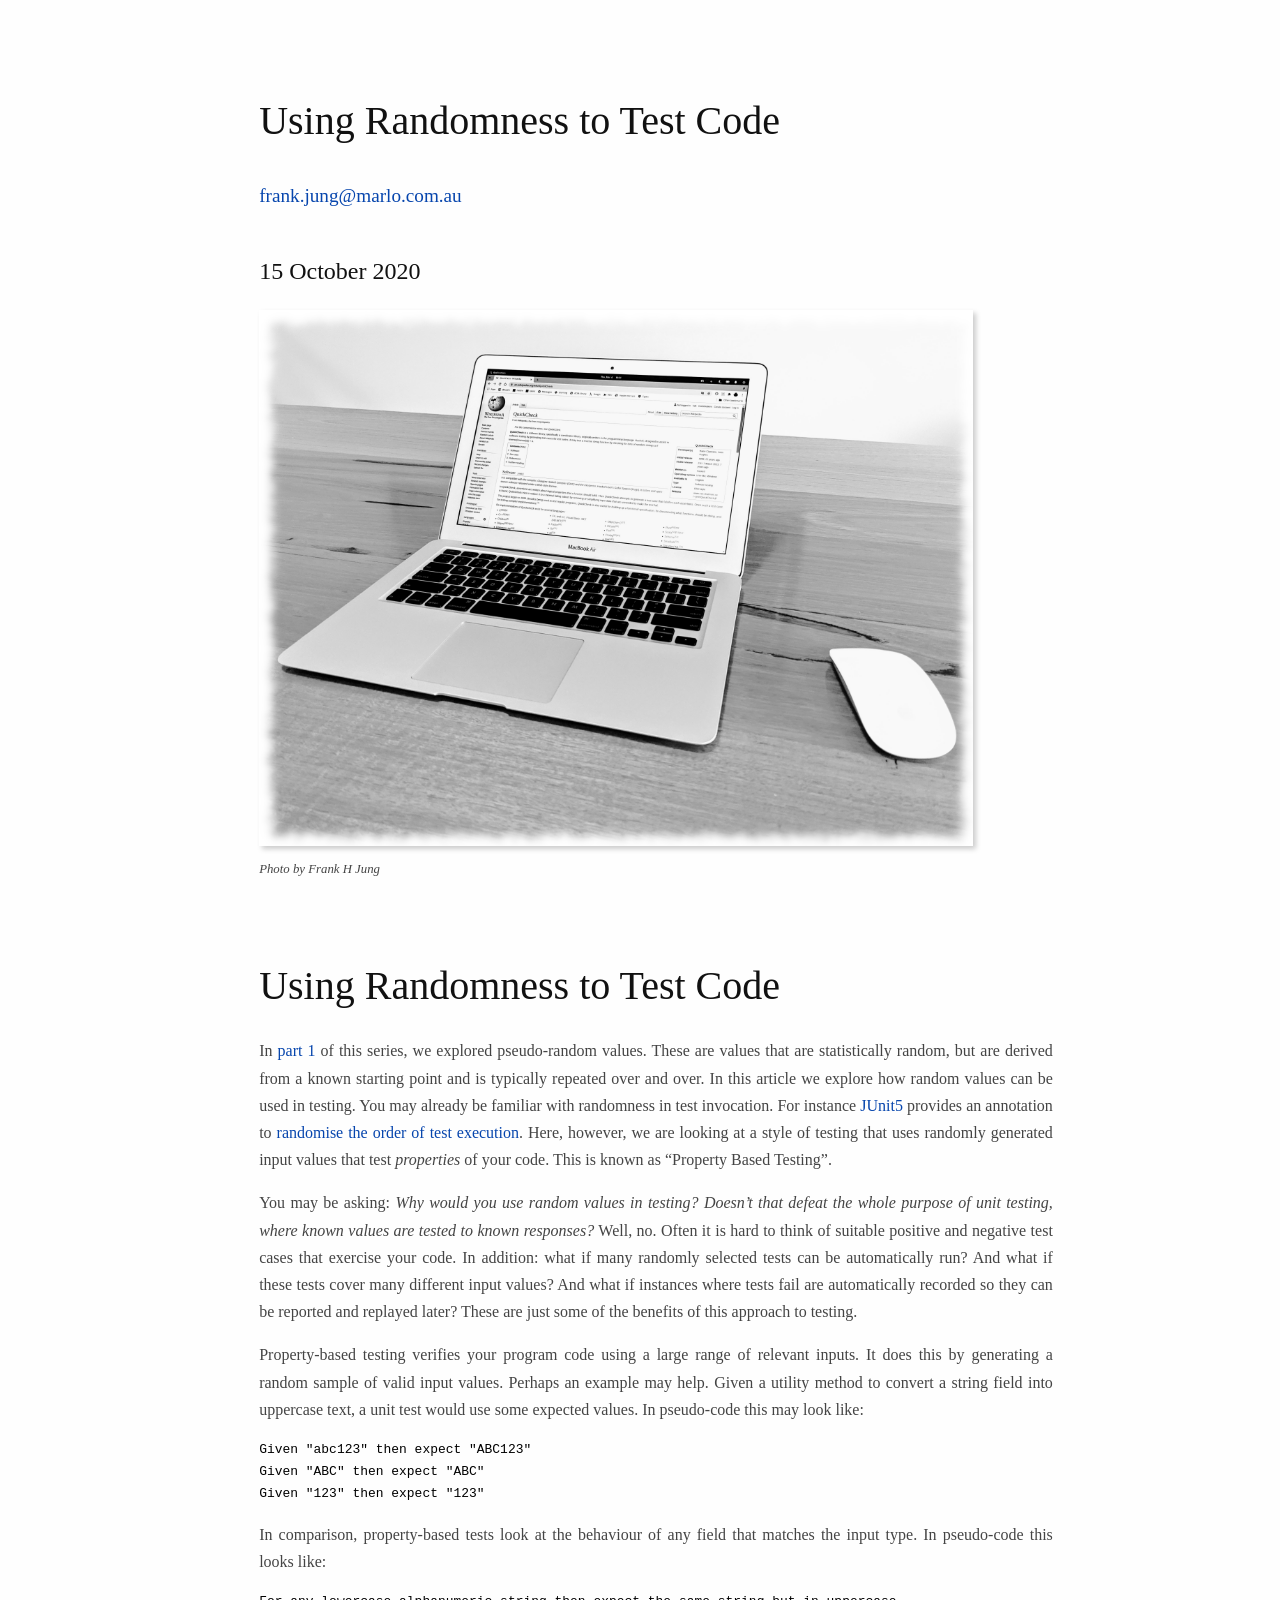
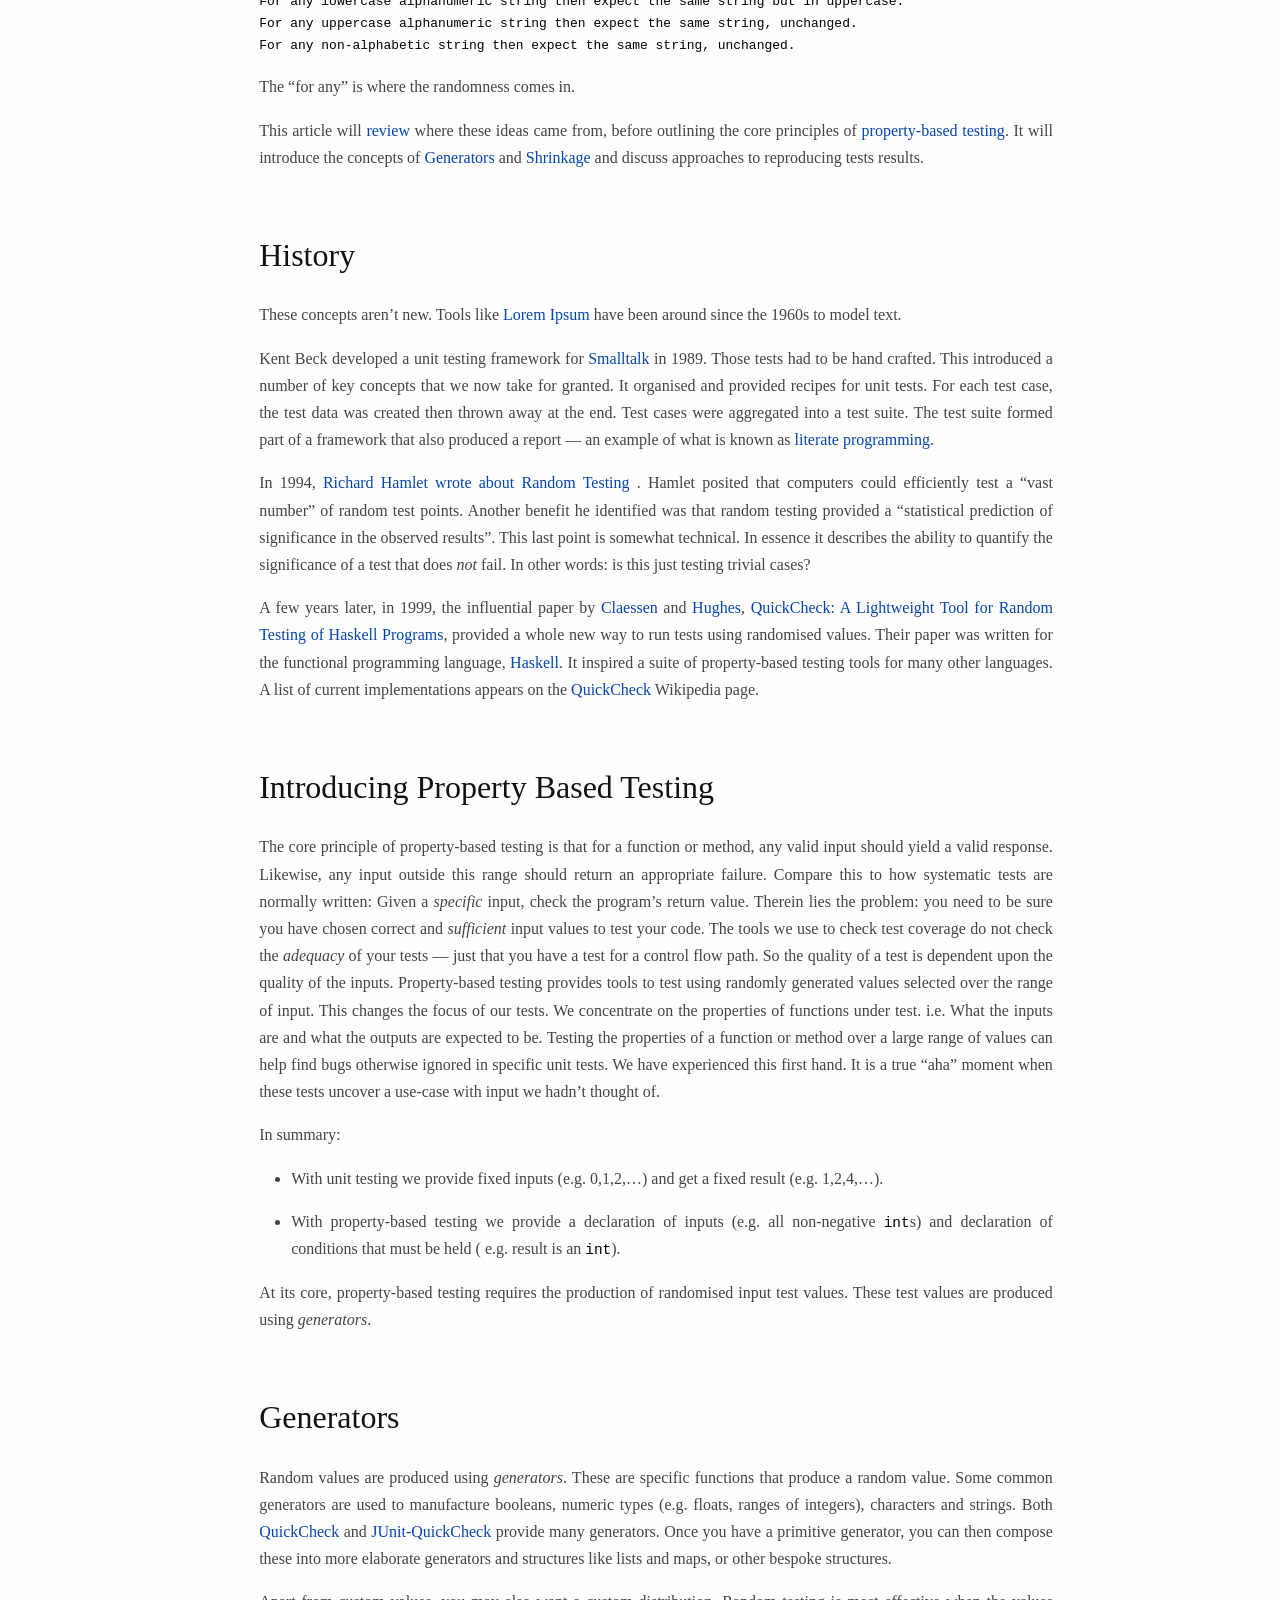
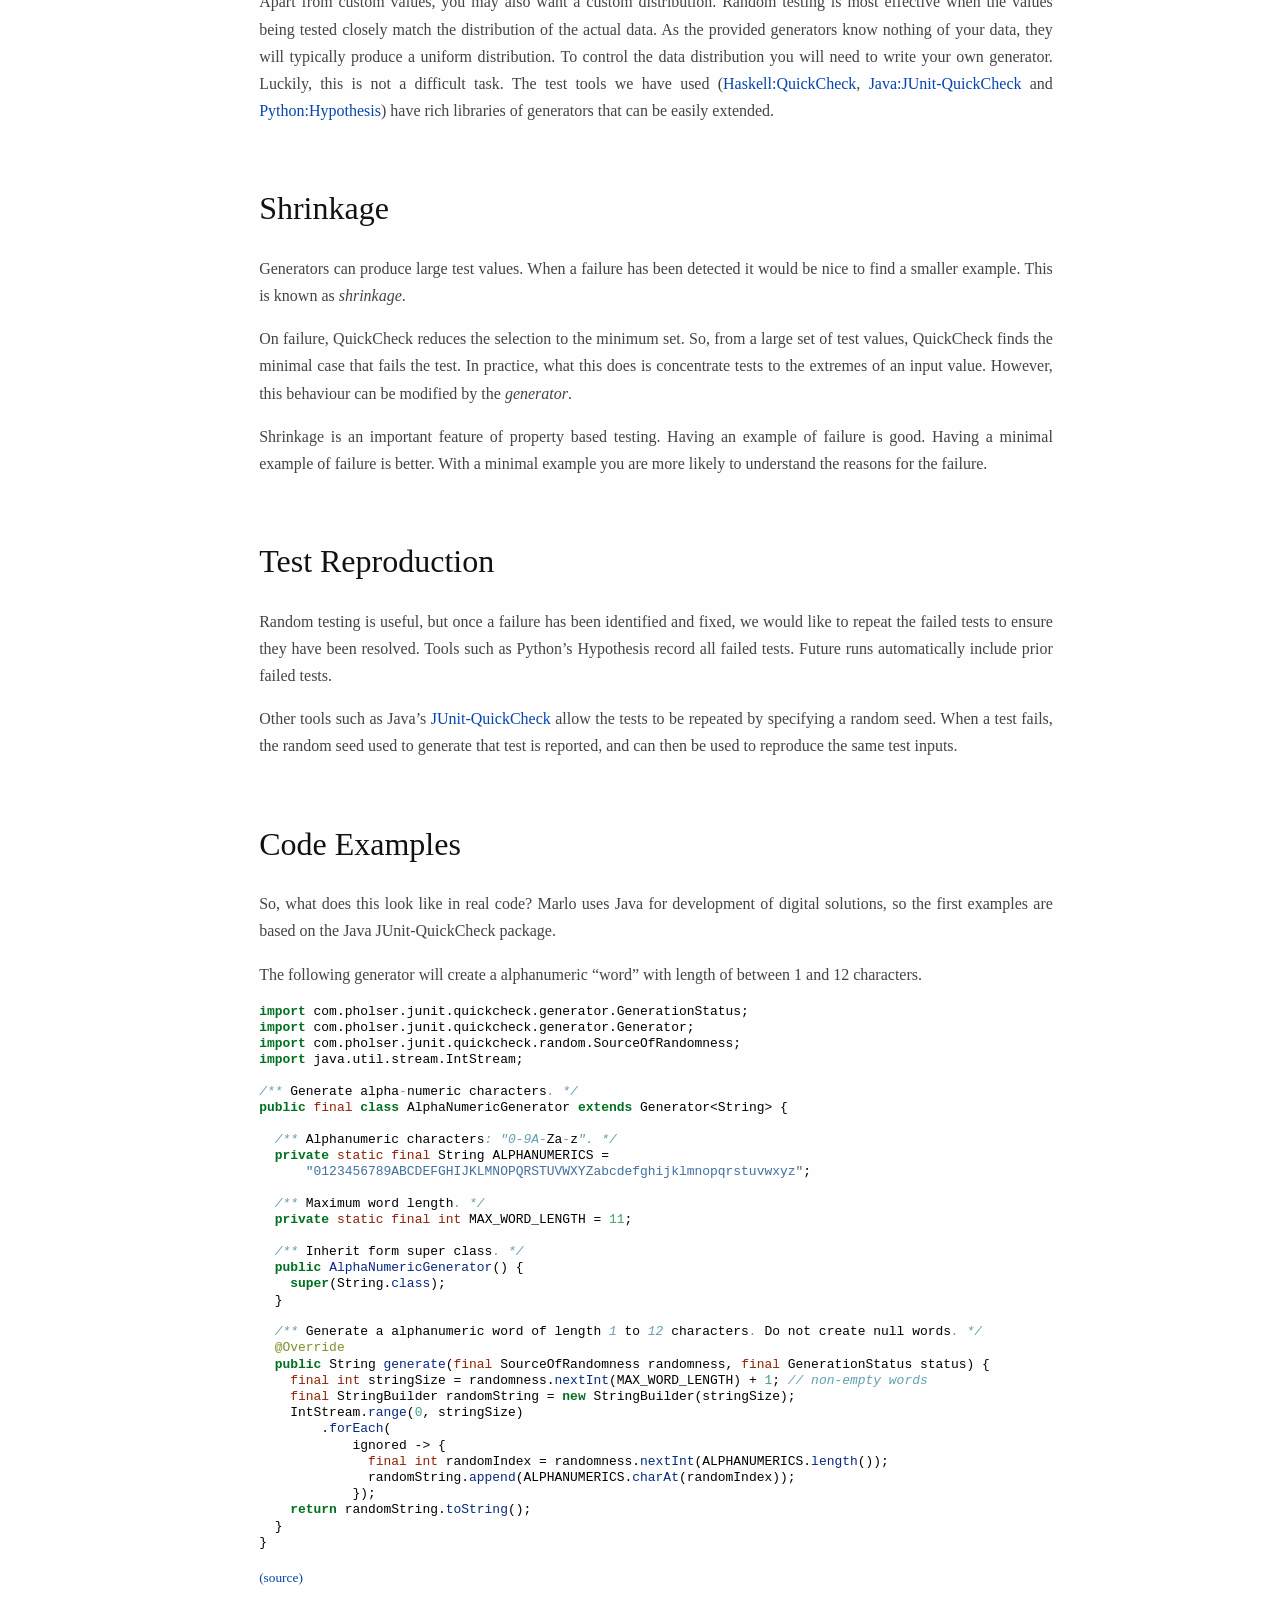
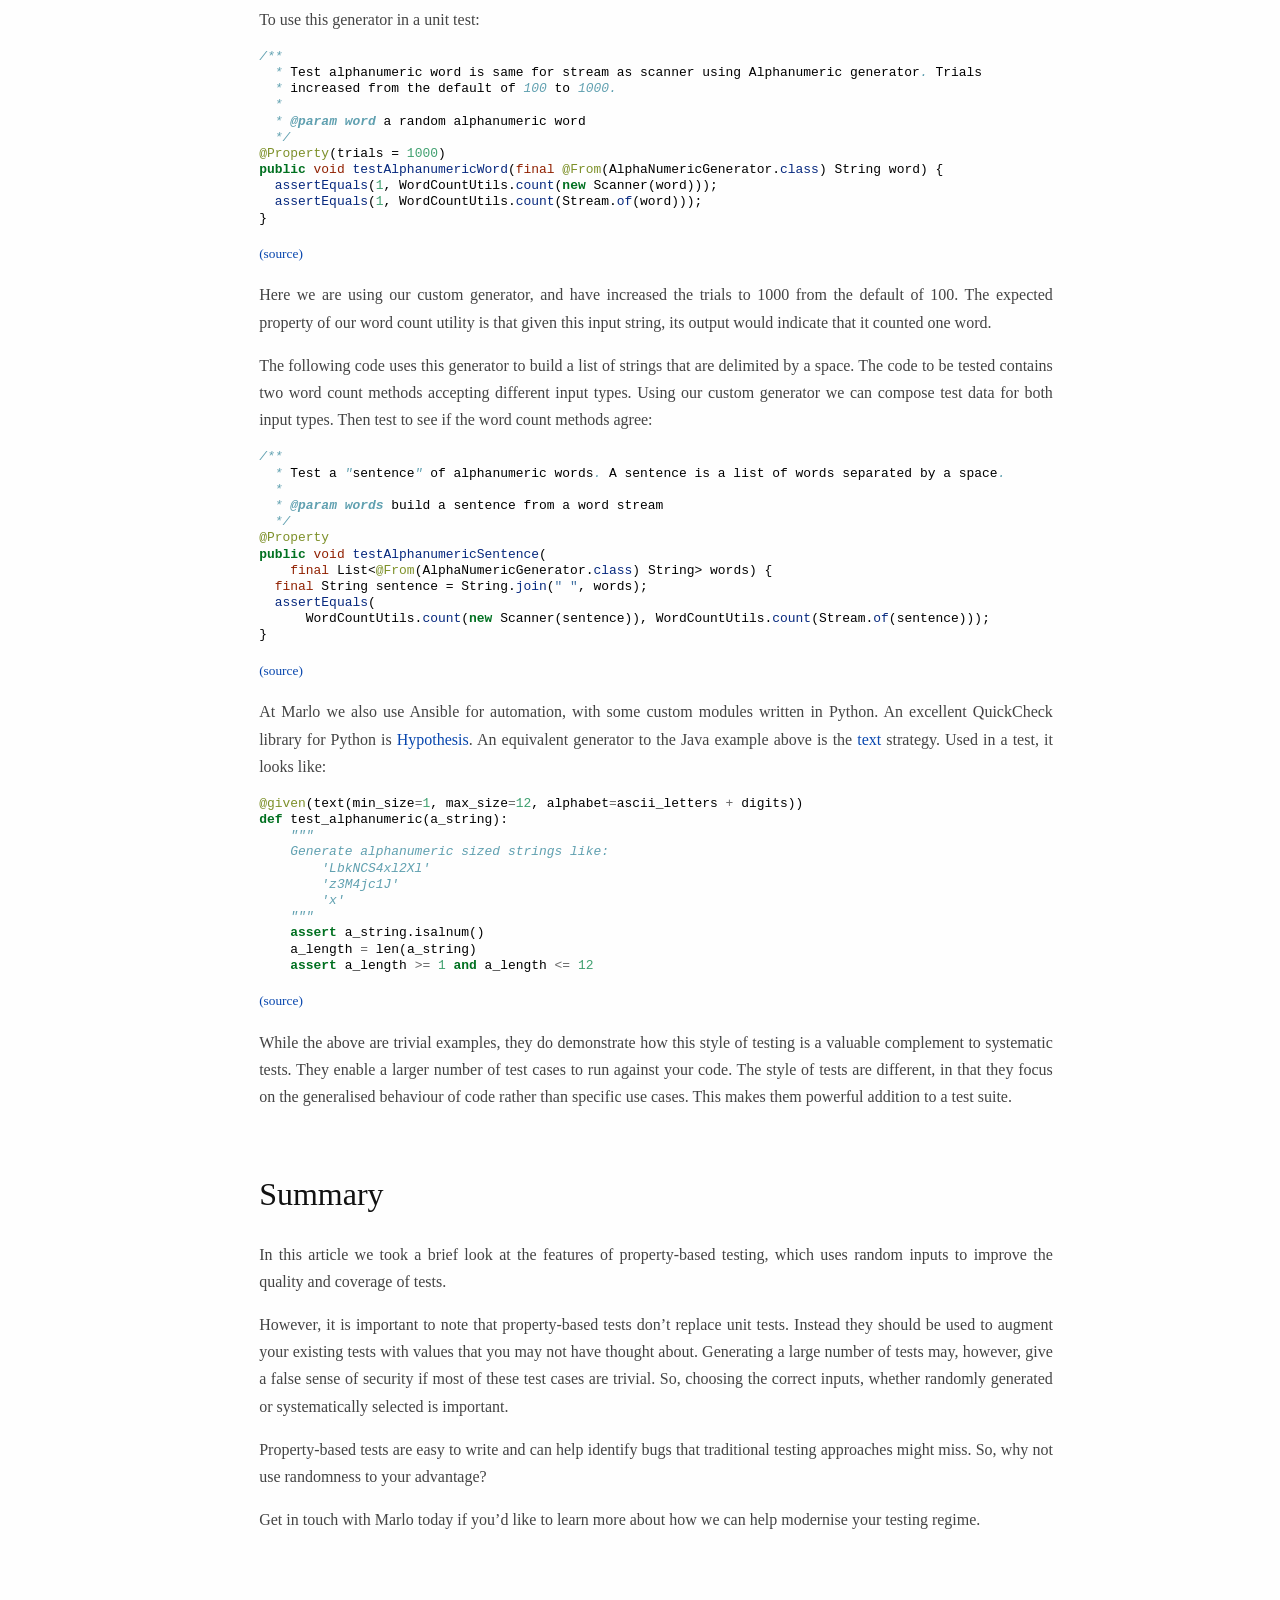
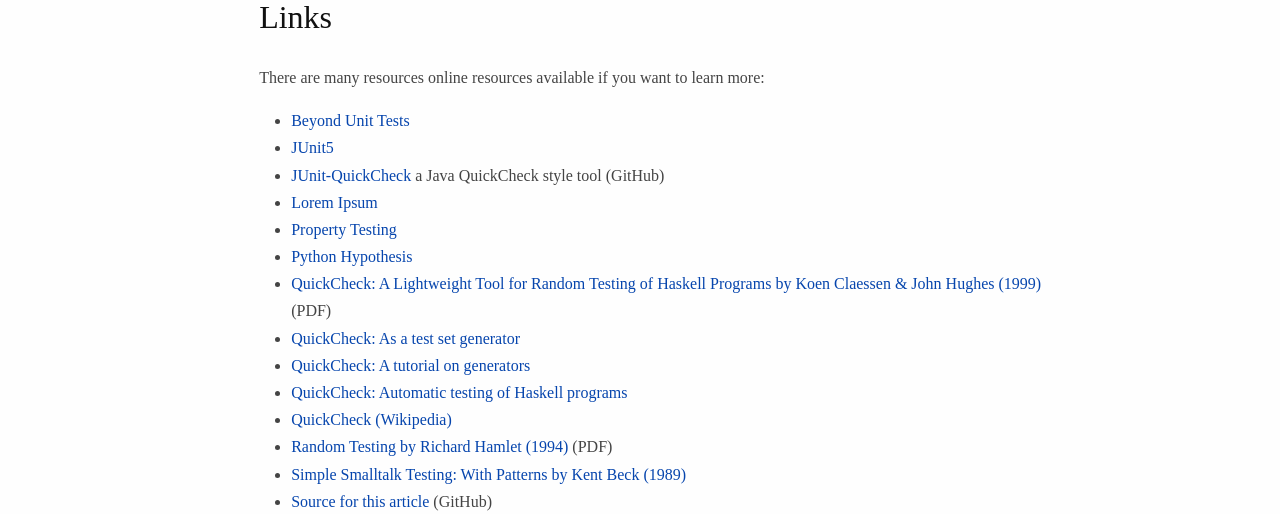
==== index.html @ d64231fa "Deploy to GitHub pages" ====
<!DOCTYPE html PUBLIC "-//W3C//DTD XHTML 1.0 Transitional//EN" "http://www.w3.org/TR/xhtml1/DTD/xhtml1-transitional.dtd">
<html xmlns="http://www.w3.org/1999/xhtml">
<head>
  <meta http-equiv="Content-Type" content="text/html; charset=utf-8" />
  <meta http-equiv="Content-Style-Type" content="text/css" />
  <meta name="generator" content="pandoc" />
  <meta name="author" content="frank.jung@marlo.com.au" />
  <meta name="date" content="2020-10-15" />
  <title>Using Randomness to Test Code</title>
  <style type="text/css">
      code{white-space: pre-wrap;}
      span.smallcaps{font-variant: small-caps;}
      span.underline{text-decoration: underline;}
      div.column{display: inline-block; vertical-align: top; width: 50%;}
  </style>
  <style type="text/css">
a.sourceLine { display: inline-block; line-height: 1.25; }
a.sourceLine { pointer-events: none; color: inherit; text-decoration: inherit; }
a.sourceLine:empty { height: 1.2em; }
.sourceCode { overflow: visible; }
code.sourceCode { white-space: pre; position: relative; }
div.sourceCode { margin: 1em 0; }
pre.sourceCode { margin: 0; }
@media screen {
div.sourceCode { overflow: auto; }
}
@media print {
code.sourceCode { white-space: pre-wrap; }
a.sourceLine { text-indent: -1em; padding-left: 1em; }
}
pre.numberSource a.sourceLine
  { position: relative; left: -4em; }
pre.numberSource a.sourceLine::before
  { content: attr(title);
    position: relative; left: -1em; text-align: right; vertical-align: baseline;
    border: none; pointer-events: all; display: inline-block;
    -webkit-touch-callout: none; -webkit-user-select: none;
    -khtml-user-select: none; -moz-user-select: none;
    -ms-user-select: none; user-select: none;
    padding: 0 4px; width: 4em;
    color: #aaaaaa;
  }
pre.numberSource { margin-left: 3em; border-left: 1px solid #aaaaaa;  padding-left: 4px; }
div.sourceCode
  {  }
@media screen {
a.sourceLine::before { text-decoration: underline; }
}
code span.al { color: #ff0000; font-weight: bold; } /* Alert */
code span.an { color: #60a0b0; font-weight: bold; font-style: italic; } /* Annotation */
code span.at { color: #7d9029; } /* Attribute */
code span.bn { color: #40a070; } /* BaseN */
code span.bu { } /* BuiltIn */
code span.cf { color: #007020; font-weight: bold; } /* ControlFlow */
code span.ch { color: #4070a0; } /* Char */
code span.cn { color: #880000; } /* Constant */
code span.co { color: #60a0b0; font-style: italic; } /* Comment */
code span.cv { color: #60a0b0; font-weight: bold; font-style: italic; } /* CommentVar */
code span.do { color: #ba2121; font-style: italic; } /* Documentation */
code span.dt { color: #902000; } /* DataType */
code span.dv { color: #40a070; } /* DecVal */
code span.er { color: #ff0000; font-weight: bold; } /* Error */
code span.ex { } /* Extension */
code span.fl { color: #40a070; } /* Float */
code span.fu { color: #06287e; } /* Function */
code span.im { } /* Import */
code span.in { color: #60a0b0; font-weight: bold; font-style: italic; } /* Information */
code span.kw { color: #007020; font-weight: bold; } /* Keyword */
code span.op { color: #666666; } /* Operator */
code span.ot { color: #007020; } /* Other */
code span.pp { color: #bc7a00; } /* Preprocessor */
code span.sc { color: #4070a0; } /* SpecialChar */
code span.ss { color: #bb6688; } /* SpecialString */
code span.st { color: #4070a0; } /* String */
code span.va { color: #19177c; } /* Variable */
code span.vs { color: #4070a0; } /* VerbatimString */
code span.wa { color: #60a0b0; font-weight: bold; font-style: italic; } /* Warning */
  </style>
  <style type="text/css">
html {
width: 21cm;
height: 29.7cm;
margin: auto;
font-size: 100%;
overflow-y: scroll;
-webkit-text-size-adjust: 100%;
-ms-text-size-adjust: 100%;
}
body {
width: 21cm;
height: 29.7cm;
margin: auto;
color: #444;
font-family: Georgia, Palatino, 'Palatino Linotype', Times, 'Times New Roman', serif;
font-size: 12px;
line-height: 1.7;
padding: 1em;
max-width: 65em;
background: #fefefe;
}
a {
color: #0645ad;
text-decoration: none;
}
a:visited {
color: #0b0080;
}
a:hover {
color: #06e;
}
a:active {
color: #faa700;
}
a:focus {
outline: thin dotted;
}
*::-moz-selection {
background: rgba(255, 255, 0, 0.3);
color: #000;
}
*::selection {
background: rgba(255, 255, 0, 0.3);
color: #000;
}
a::-moz-selection {
background: rgba(255, 255, 0, 0.3);
color: #0645ad;
}
a::selection {
background: rgba(255, 255, 0, 0.3);
color: #0645ad;
}
p {
margin: 1em 0;
text-align: justify;
}
img {
max-width: 90%;
}
h1, h2, h3, h4, h5, h6 {
color: #111;
line-height: 125%;
margin-top: 2em;
font-weight: normal;
}
h4, h5, h6 {
font-weight: bold;
}
h1 {
font-size: 2.5em;
}
h2 {
font-size: 2em;
}
h3 {
font-size: 1.5em;
}
h4 {
font-size: 1.2em;
}
h5 {
font-size: 1em;
}
h6 {
font-size: 0.9em;
}
blockquote {
color: #666666;
margin: 0;
padding-left: 3em;
border-left: 0.5em #EEE solid;
}
hr {
display: block;
height: 2px;
border: 0;
border-top: 1px solid #aaa;
border-bottom: 1px solid #eee;
margin: 1em 0;
padding: 0;
}
pre, code, kbd, samp {
color: #000;
font-family: monospace, monospace;
font-size: 0.90em;
}
pre {
white-space: pre;
white-space: pre-wrap;
word-wrap: break-word;
}
b, strong {
font-weight: bold;
}
dfn {
font-style: italic;
}
ins {
background: #ff9;
color: #000;
text-decoration: none;
}
mark {
background: #ff0;
color: #000;
font-style: italic;
font-weight: bold;
}
sub, sup {
font-size: 75%;
line-height: 0;
position: relative;
vertical-align: baseline;
}
sup {
top: -0.5em;
}
sub {
bottom: -0.25em;
}
ul, ol {
margin: 1em 0;
padding: 0 0 0 2em;
}
li p:last-child {
margin-bottom: 0;
}
ul ul, ol ol {
margin: .3em 0;
}
dl {
margin-bottom: 1em;
}
dt {
font-weight: bold;
margin-bottom: .8em;
}
dd {
margin: 0 0 .8em 2em;
}
dd:last-child {
margin-bottom: 0;
}
img {
border: 0;
-ms-interpolation-mode: bicubic;
vertical-align: middle;
-moz-box-shadow: 3px 3px 5px #ccc;
-webkit-box-shadow: 3px 3px 5px #ccc;
box-shadow: 3px 3px 5px #ccc;
}
figure {
display: block;
text-align: center;
margin: 1em 0;
}
figure img {
border: none;
margin: 0 auto;
}
.caption {
font-size: 0.8em;
font-style: italic;
margin: 2 2 0.8em;
}
figcaption {
font-size: 0.8em;
font-style: italic;
margin: 0 0 0.8em;
}
table {
margin-bottom: 2em;
border-bottom: 1px solid #ddd;
border-right: 1px solid #ddd;
border-spacing: 0;
border-collapse: collapse;
}
table th {
padding: .2em 1em;
background-color: #eee;
border-top: 1px solid #ddd;
border-left: 1px solid #ddd;
}
table td {
padding: .2em 1em;
border-top: 1px solid #ddd;
border-left: 1px solid #ddd;
vertical-align: top;
}
.author {
font-size: 1.2em;
text-align: left;
}
@media print {
@page {
size: 21cm 29.7cm;
}
* {
background: transparent !important;
color: black !important;
filter: none !important;
-ms-filter: none !important;
}
body {
font-size: 12pt;
max-width: 100%;
}
a, a:visited {
text-decoration: underline;
}
a[href]:after {
content: " (" attr(href) ")";
}
.ir a:after, a[href^="javascript:"]:after, a[href^="#"]:after {
content: "";
}
abbr[title]:after {
content: " (" attr(title) ")";
}
code, pre {
font-family: monospace, monospace;
font-size: 0.90em;
page-break-inside: avoid;
}
.sourceLine {
font-family: monospace, monospace;
font-size: 0.60em;
page-break-inside: avoid;
}
hr {
height: 1px;
border: 0;
border-bottom: 1px solid black;
}
tr, img {
page-break-inside: avoid;
}
img {
max-width: 100% !important;
}
p, h2, h3 {
orphans: 3;
widows: 3;
}
h2, h3 {
page-break-inside: avoid;
page-break-after: avoid;
}
}
@media only screen and (min-width: 480px) {
body {
font-size: 14px;
}
}
@media only screen and (min-width: 768px) {
body {
font-size: 16px;
}
}
</style>
  
  
  
  
  
</head>
<body>
<div id="header">
<h1 class="title">Using Randomness to Test Code</h1>
<h2 class="author"><a href="mailto:frank.jung@marlo.com.au">frank.jung@marlo.com.au</a></h2>
<h3 class="date">15 October 2020</h3>
</div>
<div class="figure">
<img src="[data-uri]" alt="Photo by Frank H Jung" />
<p class="caption">Photo by Frank H Jung</p>
</div>
<div id="using-randomness-to-test-code" class="section level1">
<h1>Using Randomness to Test Code</h1>
<p>In <a href="https://marlo.com.au/some-thoughts-on-random-number-generators/">part 1</a> of this series, we explored pseudo-random values. These are values that are statistically random, but are derived from a known starting point and is typically repeated over and over. In this article we explore how random values can be used in testing. You may already be familiar with randomness in test invocation. For instance <a href="https://junit.org/">JUnit5</a> provides an annotation to <a href="https://junit.org/junit5/docs/current/user-guide/#writing-tests-test-execution-order">randomise the order of test execution</a>. Here, however, we are looking at a style of testing that uses randomly generated input values that test <em>properties</em> of your code. This is known as “Property Based Testing”.</p>
<p>You may be asking: <em>Why would you use random values in testing? Doesn’t that defeat the whole purpose of unit testing, where known values are tested to known responses?</em> Well, no. Often it is hard to think of suitable positive and negative test cases that exercise your code. In addition: what if many randomly selected tests can be automatically run? And what if these tests cover many different input values? And what if instances where tests fail are automatically recorded so they can be reported and replayed later? These are just some of the benefits of this approach to testing.</p>
<p>Property-based testing verifies your program code using a large range of relevant inputs. It does this by generating a random sample of valid input values. Perhaps an example may help. Given a utility method to convert a string field into uppercase text, a unit test would use some expected values. In pseudo-code this may look like:</p>
<pre class="text"><code>Given &quot;abc123&quot; then expect &quot;ABC123&quot;
Given &quot;ABC&quot; then expect &quot;ABC&quot;
Given &quot;123&quot; then expect &quot;123&quot;</code></pre>
<p>In comparison, property-based tests look at the behaviour of any field that matches the input type. In pseudo-code this looks like:</p>
<pre class="text"><code>For any lowercase alphanumeric string then expect the same string but in uppercase.
For any uppercase alphanumeric string then expect the same string, unchanged.
For any non-alphabetic string then expect the same string, unchanged.</code></pre>
<p>The “for any” is where the randomness comes in.</p>
<p>This article will <a href="#history">review</a> where these ideas came from, before outlining the core principles of <a href="#introducing-property-based-testing">property-based testing</a>. It will introduce the concepts of <a href="#generators">Generators</a> and <a href="#shrinkage">Shrinkage</a> and discuss approaches to reproducing tests results.</p>
<div id="history" class="section level2">
<h2>History</h2>
<p>These concepts aren’t new. Tools like <a href="https://www.lipsum.com/">Lorem Ipsum</a> have been around since the 1960s to model text.</p>
<p>Kent Beck developed a unit testing framework for <a href="https://en.wikipedia.org/wiki/Smalltalk">Smalltalk</a> in 1989. Those tests had to be hand crafted. This introduced a number of key concepts that we now take for granted. It organised and provided recipes for unit tests. For each test case, the test data was created then thrown away at the end. Test cases were aggregated into a test suite. The test suite formed part of a framework that also produced a report — an example of what is known as <a href="https://en.wikipedia.org/wiki/Literate_programming">literate programming</a>.</p>
<p>In 1994, <a href="https://pdfs.semanticscholar.org/b02a/67acd634cf04a1c7ca3fa58975c3d6ff1c4b.pdf">Richard Hamlet wrote about Random Testing</a> . Hamlet posited that computers could efficiently test a “vast number” of random test points. Another benefit he identified was that random testing provided a “statistical prediction of significance in the observed results”. This last point is somewhat technical. In essence it describes the ability to quantify the significance of a test that does <em>not</em> fail. In other words: is this just testing trivial cases?</p>
<p>A few years later, in 1999, the influential paper by <a href="http://www.cse.chalmers.se/~koen/">Claessen</a> and <a href="https://en.wikipedia.org/wiki/John_Hughes_(computer_scientist)">Hughes</a>, <a href="https://www.researchgate.net/publication/2449938_QuickCheck_A_Lightweight_Tool_for_Random_Testing_of_Haskell_Programs">QuickCheck: A Lightweight Tool for Random Testing of Haskell Programs</a>, provided a whole new way to run tests using randomised values. Their paper was written for the functional programming language, <a href="https://www.haskell.org/">Haskell</a>. It inspired a suite of property-based testing tools for many other languages. A list of current implementations appears on the <a href="https://en.wikipedia.org/wiki/QuickCheck">QuickCheck</a> Wikipedia page.</p>
</div>
<div id="introducing-property-based-testing" class="section level2">
<h2>Introducing Property Based Testing</h2>
<p>The core principle of property-based testing is that for a function or method, any valid input should yield a valid response. Likewise, any input outside this range should return an appropriate failure. Compare this to how systematic tests are normally written: Given a <em>specific</em> input, check the program’s return value. Therein lies the problem: you need to be sure you have chosen correct and <em>sufficient</em> input values to test your code. The tools we use to check test coverage do not check the <em>adequacy</em> of your tests — just that you have a test for a control flow path. So the quality of a test is dependent upon the quality of the inputs. Property-based testing provides tools to test using randomly generated values selected over the range of input. This changes the focus of our tests. We concentrate on the properties of functions under test. i.e. What the inputs are and what the outputs are expected to be. Testing the properties of a function or method over a large range of values can help find bugs otherwise ignored in specific unit tests. We have experienced this first hand. It is a true “aha” moment when these tests uncover a use-case with input we hadn’t thought of.</p>
<p>In summary:</p>
<ul>
<li><p>With unit testing we provide fixed inputs (e.g. 0,1,2,…) and get a fixed result (e.g. 1,2,4,…).</p></li>
<li><p>With property-based testing we provide a declaration of inputs (e.g. all non-negative <code>int</code>s) and declaration of conditions that must be held ( e.g. result is an <code>int</code>).</p></li>
</ul>
<p>At its core, property-based testing requires the production of randomised input test values. These test values are produced using <em>generators</em>.</p>
</div>
<div id="generators" class="section level2">
<h2>Generators</h2>
<p>Random values are produced using <em>generators</em>. These are specific functions that produce a random value. Some common generators are used to manufacture booleans, numeric types (e.g. floats, ranges of integers), characters and strings. Both <a href="http://hackage.haskell.org/package/QuickCheck">QuickCheck</a> and <a href="https://pholser.github.io/junit-quickcheck/">JUnit-QuickCheck</a> provide many generators. Once you have a primitive generator, you can then compose these into more elaborate generators and structures like lists and maps, or other bespoke structures.</p>
<p>Apart from custom values, you may also want a custom distribution. Random testing is most effective when the values being tested closely match the distribution of the actual data. As the provided generators know nothing of your data, they will typically produce a uniform distribution. To control the data distribution you will need to write your own generator. Luckily, this is not a difficult task. The test tools we have used (<a href="http://hackage.haskell.org/package/QuickCheck">Haskell:QuickCheck</a>, <a href="https://github.com/pholser/junit-quickcheck">Java:JUnit-QuickCheck</a> and <a href="https://hypothesis.works/">Python:Hypothesis</a>) have rich libraries of generators that can be easily extended.</p>
</div>
<div id="shrinkage" class="section level2">
<h2>Shrinkage</h2>
<p>Generators can produce large test values. When a failure has been detected it would be nice to find a smaller example. This is known as <em>shrinkage</em>.</p>
<p>On failure, QuickCheck reduces the selection to the minimum set. So, from a large set of test values, QuickCheck finds the minimal case that fails the test. In practice, what this does is concentrate tests to the extremes of an input value. However, this behaviour can be modified by the <em>generator</em>.</p>
<p>Shrinkage is an important feature of property based testing. Having an example of failure is good. Having a minimal example of failure is better. With a minimal example you are more likely to understand the reasons for the failure.</p>
</div>
<div id="test-reproduction" class="section level2">
<h2>Test Reproduction</h2>
<p>Random testing is useful, but once a failure has been identified and fixed, we would like to repeat the failed tests to ensure they have been resolved. Tools such as Python’s Hypothesis record all failed tests. Future runs automatically include prior failed tests.</p>
<p>Other tools such as Java’s <a href="https://github.com/pholser/junit-quickcheck">JUnit-QuickCheck</a> allow the tests to be repeated by specifying a random seed. When a test fails, the random seed used to generate that test is reported, and can then be used to reproduce the same test inputs.</p>
</div>
<div id="code-examples" class="section level2">
<h2>Code Examples</h2>
<p>So, what does this look like in real code? Marlo uses Java for development of digital solutions, so the first examples are based on the Java JUnit-QuickCheck package.</p>
<p>The following generator will create a alphanumeric “word” with length of between 1 and 12 characters.</p>
<div class="sourceCode" id="cb3"><pre class="sourceCode java"><code class="sourceCode java"><a class="sourceLine" id="cb3-1" title="1"><span class="kw">import</span><span class="im"> com.pholser.junit.quickcheck.generator.GenerationStatus;</span></a>
<a class="sourceLine" id="cb3-2" title="2"><span class="kw">import</span><span class="im"> com.pholser.junit.quickcheck.generator.Generator;</span></a>
<a class="sourceLine" id="cb3-3" title="3"><span class="kw">import</span><span class="im"> com.pholser.junit.quickcheck.random.SourceOfRandomness;</span></a>
<a class="sourceLine" id="cb3-4" title="4"><span class="kw">import</span><span class="im"> java.util.stream.IntStream;</span></a>
<a class="sourceLine" id="cb3-5" title="5"></a>
<a class="sourceLine" id="cb3-6" title="6"><span class="co">/**</span> Generate alpha<span class="co">-</span>numeric characters<span class="co">. */</span></a>
<a class="sourceLine" id="cb3-7" title="7"><span class="kw">public</span> <span class="dt">final</span> <span class="kw">class</span> AlphaNumericGenerator <span class="kw">extends</span> Generator&lt;<span class="bu">String</span>&gt; {</a>
<a class="sourceLine" id="cb3-8" title="8"></a>
<a class="sourceLine" id="cb3-9" title="9">  <span class="co">/**</span> Alphanumeric characters<span class="co">:</span> <span class="co">&quot;0-9A-</span>Za<span class="co">-</span>z<span class="co">&quot;. */</span></a>
<a class="sourceLine" id="cb3-10" title="10">  <span class="kw">private</span> <span class="dt">static</span> <span class="dt">final</span> <span class="bu">String</span> ALPHANUMERICS =</a>
<a class="sourceLine" id="cb3-11" title="11">      <span class="st">&quot;0123456789ABCDEFGHIJKLMNOPQRSTUVWXYZabcdefghijklmnopqrstuvwxyz&quot;</span>;</a>
<a class="sourceLine" id="cb3-12" title="12"></a>
<a class="sourceLine" id="cb3-13" title="13">  <span class="co">/**</span> Maximum word length<span class="co">. */</span></a>
<a class="sourceLine" id="cb3-14" title="14">  <span class="kw">private</span> <span class="dt">static</span> <span class="dt">final</span> <span class="dt">int</span> MAX_WORD_LENGTH = <span class="dv">11</span>;</a>
<a class="sourceLine" id="cb3-15" title="15"></a>
<a class="sourceLine" id="cb3-16" title="16">  <span class="co">/**</span> Inherit form super class<span class="co">. */</span></a>
<a class="sourceLine" id="cb3-17" title="17">  <span class="kw">public</span> <span class="fu">AlphaNumericGenerator</span>() {</a>
<a class="sourceLine" id="cb3-18" title="18">    <span class="kw">super</span>(<span class="bu">String</span>.<span class="fu">class</span>);</a>
<a class="sourceLine" id="cb3-19" title="19">  }</a>
<a class="sourceLine" id="cb3-20" title="20"></a>
<a class="sourceLine" id="cb3-21" title="21">  <span class="co">/**</span> Generate a alphanumeric word of length <span class="co">1</span> to <span class="co">12</span> characters<span class="co">. </span>Do not create null words<span class="co">.</span> <span class="co">*/</span></a>
<a class="sourceLine" id="cb3-22" title="22">  <span class="at">@Override</span></a>
<a class="sourceLine" id="cb3-23" title="23">  <span class="kw">public</span> <span class="bu">String</span> <span class="fu">generate</span>(<span class="dt">final</span> SourceOfRandomness randomness, <span class="dt">final</span> GenerationStatus status) {</a>
<a class="sourceLine" id="cb3-24" title="24">    <span class="dt">final</span> <span class="dt">int</span> stringSize = randomness.<span class="fu">nextInt</span>(MAX_WORD_LENGTH) + <span class="dv">1</span>; <span class="co">// non-empty words</span></a>
<a class="sourceLine" id="cb3-25" title="25">    <span class="dt">final</span> <span class="bu">StringBuilder</span> randomString = <span class="kw">new</span> <span class="bu">StringBuilder</span>(stringSize);</a>
<a class="sourceLine" id="cb3-26" title="26">    IntStream.<span class="fu">range</span>(<span class="dv">0</span>, stringSize)</a>
<a class="sourceLine" id="cb3-27" title="27">        .<span class="fu">forEach</span>(</a>
<a class="sourceLine" id="cb3-28" title="28">            ignored -&gt; {</a>
<a class="sourceLine" id="cb3-29" title="29">              <span class="dt">final</span> <span class="dt">int</span> randomIndex = randomness.<span class="fu">nextInt</span>(ALPHANUMERICS.<span class="fu">length</span>());</a>
<a class="sourceLine" id="cb3-30" title="30">              randomString.<span class="fu">append</span>(ALPHANUMERICS.<span class="fu">charAt</span>(randomIndex));</a>
<a class="sourceLine" id="cb3-31" title="31">            });</a>
<a class="sourceLine" id="cb3-32" title="32">    <span class="kw">return</span> randomString.<span class="fu">toString</span>();</a>
<a class="sourceLine" id="cb3-33" title="33">  }</a>
<a class="sourceLine" id="cb3-34" title="34">}</a></code></pre></div>
<p><small> <a href="https://github.com/frankhjung/java-quickcheck/blob/master/src/test/java/com/marlo/quickcheck/AlphaNumericGenerator.java">(source)</a> </small></p>
<p>To use this generator in a unit test:</p>
<div class="sourceCode" id="cb4"><pre class="sourceCode java"><code class="sourceCode java"><a class="sourceLine" id="cb4-1" title="1"><span class="co">/**</span></a>
<a class="sourceLine" id="cb4-2" title="2">  <span class="co">*</span> Test alphanumeric word is same for stream as scanner using Alphanumeric generator<span class="co">. </span>Trials</a>
<a class="sourceLine" id="cb4-3" title="3">  <span class="co">*</span> increased from the default of <span class="co">100</span> to <span class="co">1000.</span></a>
<a class="sourceLine" id="cb4-4" title="4">  <span class="co">*</span></a>
<a class="sourceLine" id="cb4-5" title="5">  <span class="co">*</span> <span class="an">@param word </span>a random alphanumeric word</a>
<a class="sourceLine" id="cb4-6" title="6">  <span class="co">*/</span></a>
<a class="sourceLine" id="cb4-7" title="7"><span class="at">@Property</span>(trials = <span class="dv">1000</span>)</a>
<a class="sourceLine" id="cb4-8" title="8"><span class="kw">public</span> <span class="dt">void</span> <span class="fu">testAlphanumericWord</span>(<span class="dt">final</span> <span class="at">@From</span>(AlphaNumericGenerator.<span class="fu">class</span>) <span class="bu">String</span> word) {</a>
<a class="sourceLine" id="cb4-9" title="9">  <span class="fu">assertEquals</span>(<span class="dv">1</span>, WordCountUtils.<span class="fu">count</span>(<span class="kw">new</span> <span class="bu">Scanner</span>(word)));</a>
<a class="sourceLine" id="cb4-10" title="10">  <span class="fu">assertEquals</span>(<span class="dv">1</span>, WordCountUtils.<span class="fu">count</span>(Stream.<span class="fu">of</span>(word)));</a>
<a class="sourceLine" id="cb4-11" title="11">}</a></code></pre></div>
<p><small> <a href="https://github.com/frankhjung/java-quickcheck/blob/master/src/test/java/com/marlo/quickcheck/WordCountTests.java">(source)</a> </small></p>
<p>Here we are using our custom generator, and have increased the trials to 1000 from the default of 100. The expected property of our word count utility is that given this input string, its output would indicate that it counted one word.</p>
<p>The following code uses this generator to build a list of strings that are delimited by a space. The code to be tested contains two word count methods accepting different input types. Using our custom generator we can compose test data for both input types. Then test to see if the word count methods agree:</p>
<div class="sourceCode" id="cb5"><pre class="sourceCode java"><code class="sourceCode java"><a class="sourceLine" id="cb5-1" title="1"><span class="co">/**</span></a>
<a class="sourceLine" id="cb5-2" title="2">  <span class="co">*</span> Test a <span class="co">&quot;</span>sentence<span class="co">&quot;</span> of alphanumeric words<span class="co">. </span>A sentence is a list of words separated by a space<span class="co">.</span></a>
<a class="sourceLine" id="cb5-3" title="3">  <span class="co">*</span></a>
<a class="sourceLine" id="cb5-4" title="4">  <span class="co">*</span> <span class="an">@param words </span>build a sentence from a word stream</a>
<a class="sourceLine" id="cb5-5" title="5">  <span class="co">*/</span></a>
<a class="sourceLine" id="cb5-6" title="6"><span class="at">@Property</span></a>
<a class="sourceLine" id="cb5-7" title="7"><span class="kw">public</span> <span class="dt">void</span> <span class="fu">testAlphanumericSentence</span>(</a>
<a class="sourceLine" id="cb5-8" title="8">    <span class="dt">final</span> <span class="bu">List</span>&lt;<span class="at">@From</span>(AlphaNumericGenerator.<span class="fu">class</span>) <span class="bu">String</span>&gt; words) {</a>
<a class="sourceLine" id="cb5-9" title="9">  <span class="dt">final</span> <span class="bu">String</span> sentence = <span class="bu">String</span>.<span class="fu">join</span>(<span class="st">&quot; &quot;</span>, words);</a>
<a class="sourceLine" id="cb5-10" title="10">  <span class="fu">assertEquals</span>(</a>
<a class="sourceLine" id="cb5-11" title="11">      WordCountUtils.<span class="fu">count</span>(<span class="kw">new</span> <span class="bu">Scanner</span>(sentence)), WordCountUtils.<span class="fu">count</span>(Stream.<span class="fu">of</span>(sentence)));</a>
<a class="sourceLine" id="cb5-12" title="12">}</a></code></pre></div>
<p><small> <a href="https://github.com/frankhjung/java-quickcheck/blob/master/src/test/java/com/marlo/quickcheck/WordCountTests.java">(source)</a> </small></p>
<p>At Marlo we also use Ansible for automation, with some custom modules written in Python. An excellent QuickCheck library for Python is <a href="https://hypothesis.readthedocs.io/en/latest/index.html">Hypothesis</a>. An equivalent generator to the Java example above is the <a href="https://hypothesis.readthedocs.io/en/data.html?highlight=text#hypothesis.strategies.text">text</a> strategy. Used in a test, it looks like:</p>
<div class="sourceCode" id="cb6"><pre class="sourceCode python"><code class="sourceCode python"><a class="sourceLine" id="cb6-1" title="1"><span class="at">@given</span>(text(min_size<span class="op">=</span><span class="dv">1</span>, max_size<span class="op">=</span><span class="dv">12</span>, alphabet<span class="op">=</span>ascii_letters <span class="op">+</span> digits))</a>
<a class="sourceLine" id="cb6-2" title="2"><span class="kw">def</span> test_alphanumeric(a_string):</a>
<a class="sourceLine" id="cb6-3" title="3">    <span class="co">&quot;&quot;&quot;</span></a>
<a class="sourceLine" id="cb6-4" title="4"><span class="co">    Generate alphanumeric sized strings like:</span></a>
<a class="sourceLine" id="cb6-5" title="5"><span class="co">        'LbkNCS4xl2Xl'</span></a>
<a class="sourceLine" id="cb6-6" title="6"><span class="co">        'z3M4jc1J'</span></a>
<a class="sourceLine" id="cb6-7" title="7"><span class="co">        'x'</span></a>
<a class="sourceLine" id="cb6-8" title="8"><span class="co">    &quot;&quot;&quot;</span></a>
<a class="sourceLine" id="cb6-9" title="9">    <span class="cf">assert</span> a_string.isalnum()</a>
<a class="sourceLine" id="cb6-10" title="10">    a_length <span class="op">=</span> <span class="bu">len</span>(a_string)</a>
<a class="sourceLine" id="cb6-11" title="11">    <span class="cf">assert</span> a_length <span class="op">&gt;=</span> <span class="dv">1</span> <span class="kw">and</span> a_length <span class="op">&lt;=</span> <span class="dv">12</span></a></code></pre></div>
<p><small> <a href="https://github.com/frankhjung/article-quickcheck/blob/master/src/test_example.py">(source)</a> </small></p>
<p>While the above are trivial examples, they do demonstrate how this style of testing is a valuable complement to systematic tests. They enable a larger number of test cases to run against your code. The style of tests are different, in that they focus on the generalised behaviour of code rather than specific use cases. This makes them powerful addition to a test suite.</p>
</div>
<div id="summary" class="section level2">
<h2>Summary</h2>
<p>In this article we took a brief look at the features of property-based testing, which uses random inputs to improve the quality and coverage of tests.</p>
<p>However, it is important to note that property-based tests don’t replace unit tests. Instead they should be used to augment your existing tests with values that you may not have thought about. Generating a large number of tests may, however, give a false sense of security if most of these test cases are trivial. So, choosing the correct inputs, whether randomly generated or systematically selected is important.</p>
<p>Property-based tests are easy to write and can help identify bugs that traditional testing approaches might miss. So, why not use randomness to your advantage?</p>
<p>Get in touch with Marlo today if you’d like to learn more about how we can help modernise your testing regime.</p>
</div>
<div id="links" class="section level2">
<h2>Links</h2>
<p>There are many resources online resources available if you want to learn more:</p>
<ul>
<li><a href="https://www.hillelwayne.com/talks/beyond-unit-tests/">Beyond Unit Tests</a></li>
<li><a href="https://junit.org/junit5/">JUnit5</a></li>
<li><a href="https://pholser.github.io/junit-quickcheck/">JUnit-QuickCheck</a> a Java QuickCheck style tool (GitHub)</li>
<li><a href="https://www.lipsum.com/">Lorem Ipsum</a></li>
<li><a href="https://en.wikipedia.org/wiki/Property_testing">Property Testing</a></li>
<li><a href="https://hypothesis.readthedocs.io/en/latest/index.html">Python Hypothesis</a></li>
<li><a href="https://www.researchgate.net/publication/2449938_QuickCheck_A_Lightweight_Tool_for_Random_Testing_of_Haskell_Programs">QuickCheck: A Lightweight Tool for Random Testing of Haskell Programs by Koen Claessen &amp; John Hughes (1999)</a> (PDF)</li>
<li><a href="https://wiki.haskell.org/QuickCheck_as_a_test_set_generator">QuickCheck: As a test set generator</a></li>
<li><a href="https://www.stackbuilders.com/news/a-quickcheck-tutorial-generators">QuickCheck: A tutorial on generators</a></li>
<li><a href="http://hackage.haskell.org/package/QuickCheck">QuickCheck: Automatic testing of Haskell programs</a></li>
<li><a href="https://en.wikipedia.org/wiki/QuickCheck">QuickCheck (Wikipedia)</a></li>
<li><a href="https://pdfs.semanticscholar.org/b02a/67acd634cf04a1c7ca3fa58975c3d6ff1c4b.pdf">Random Testing by Richard Hamlet (1994)</a> (PDF)</li>
<li><a href="https://web.archive.org/web/20150315073817/http://www.xprogramming.com/testfram.htm">Simple Smalltalk Testing: With Patterns by Kent Beck (1989)</a></li>
<li><a href="https://github.com/frankhjung/article-quickcheck">Source for this article</a> (GitHub)</li>
</ul>
</div>
</div>
</body>
</html>
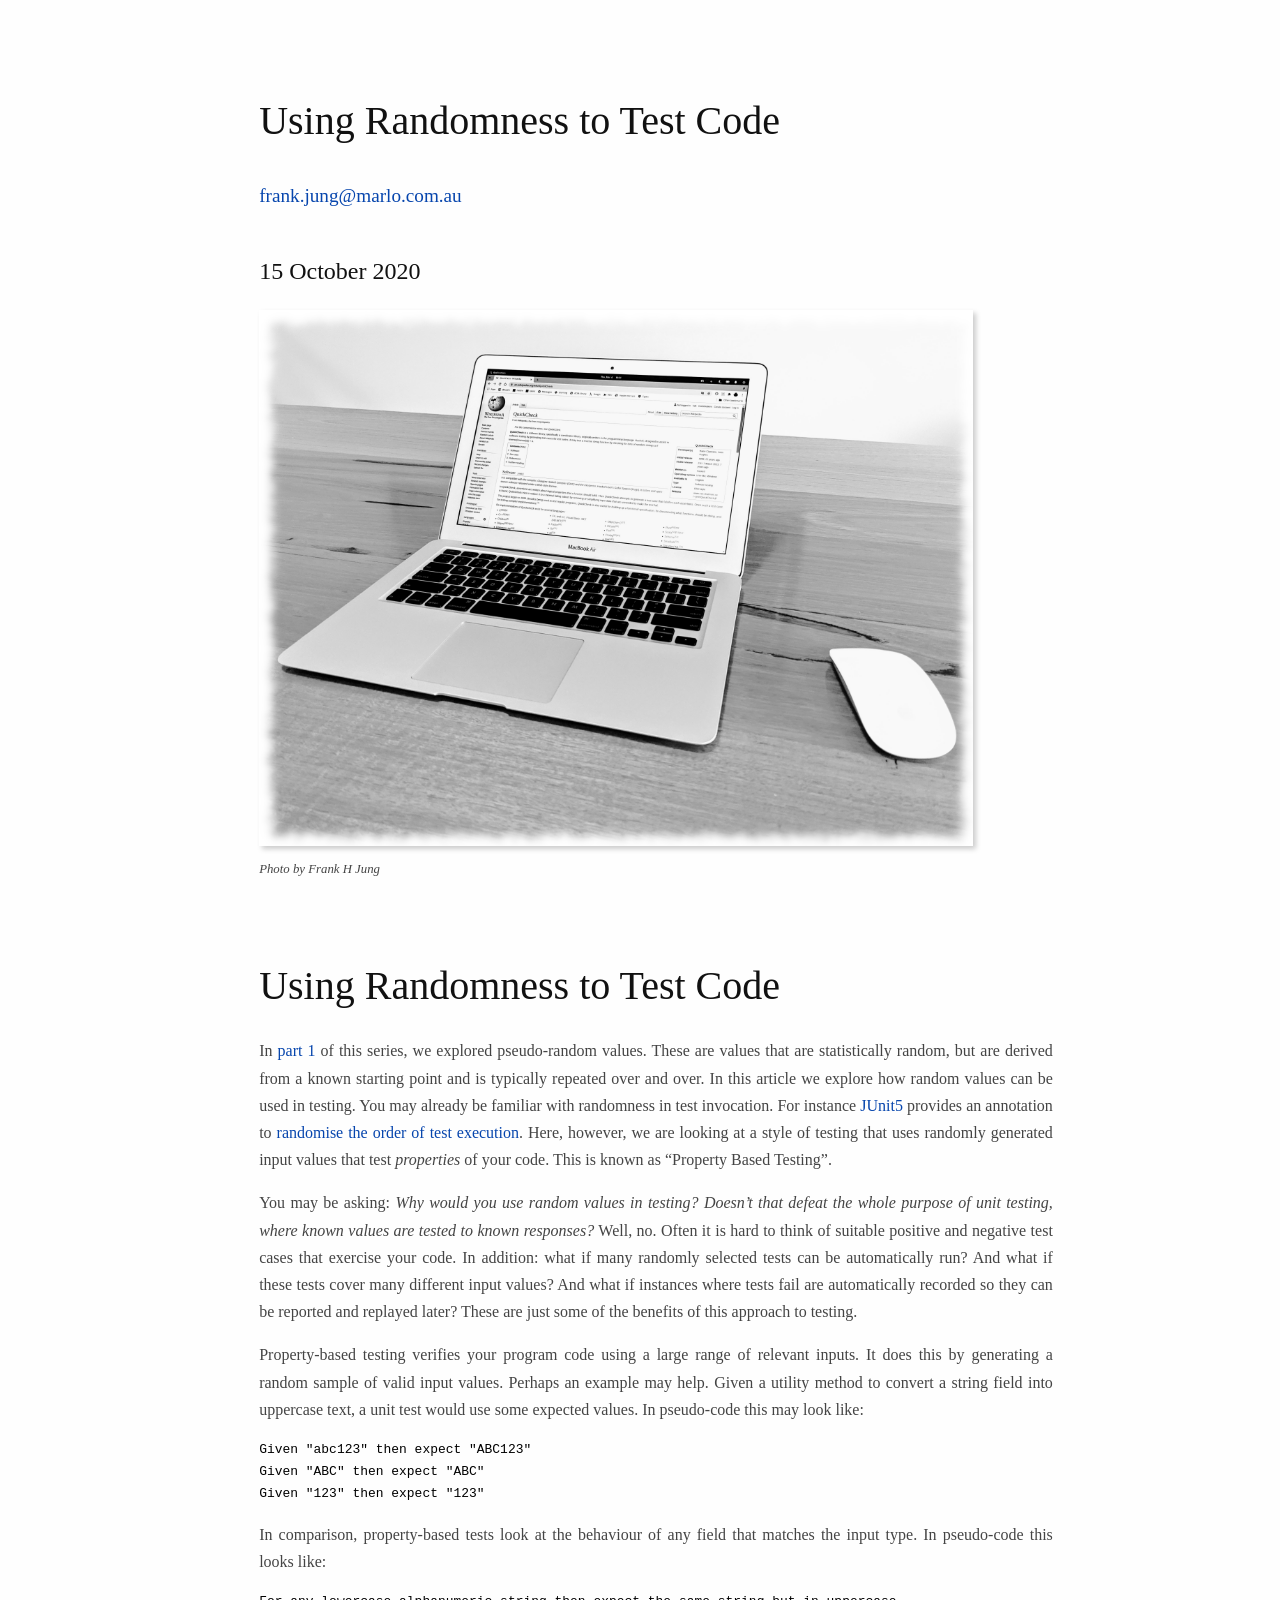
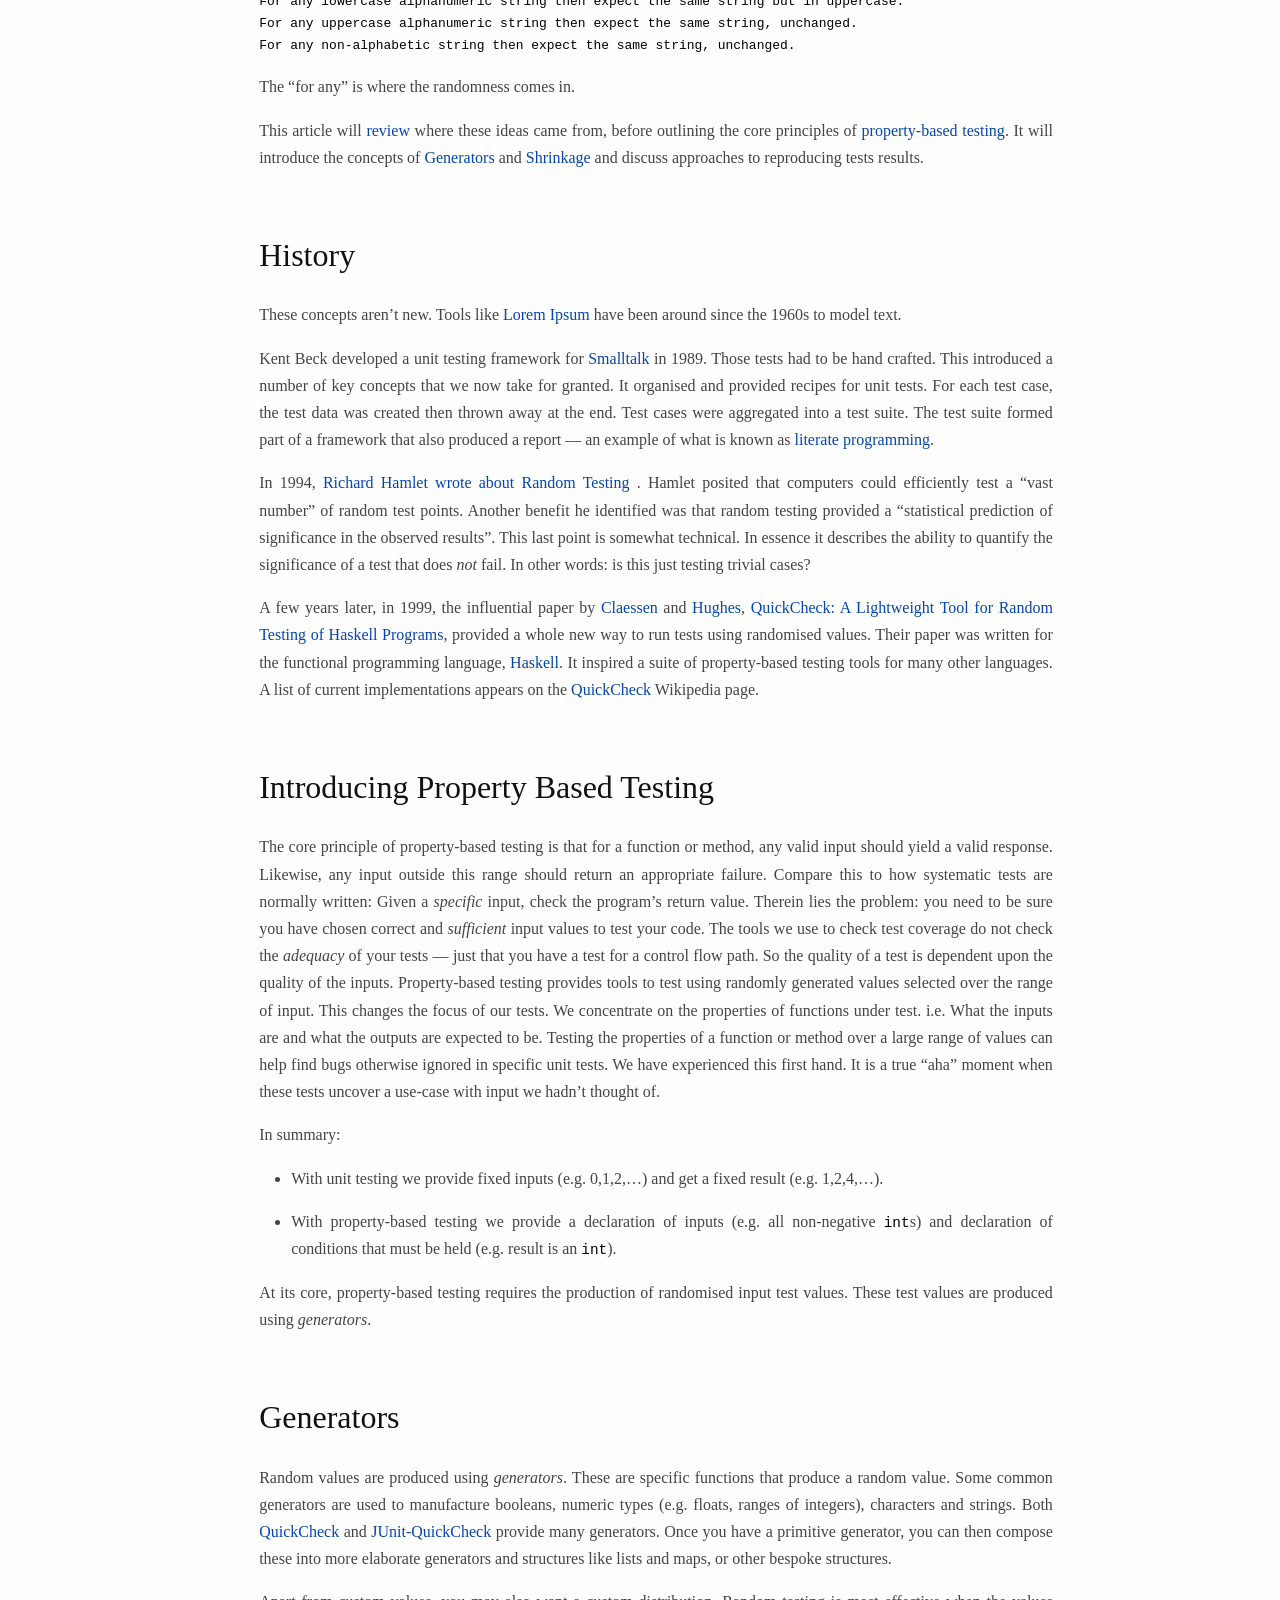
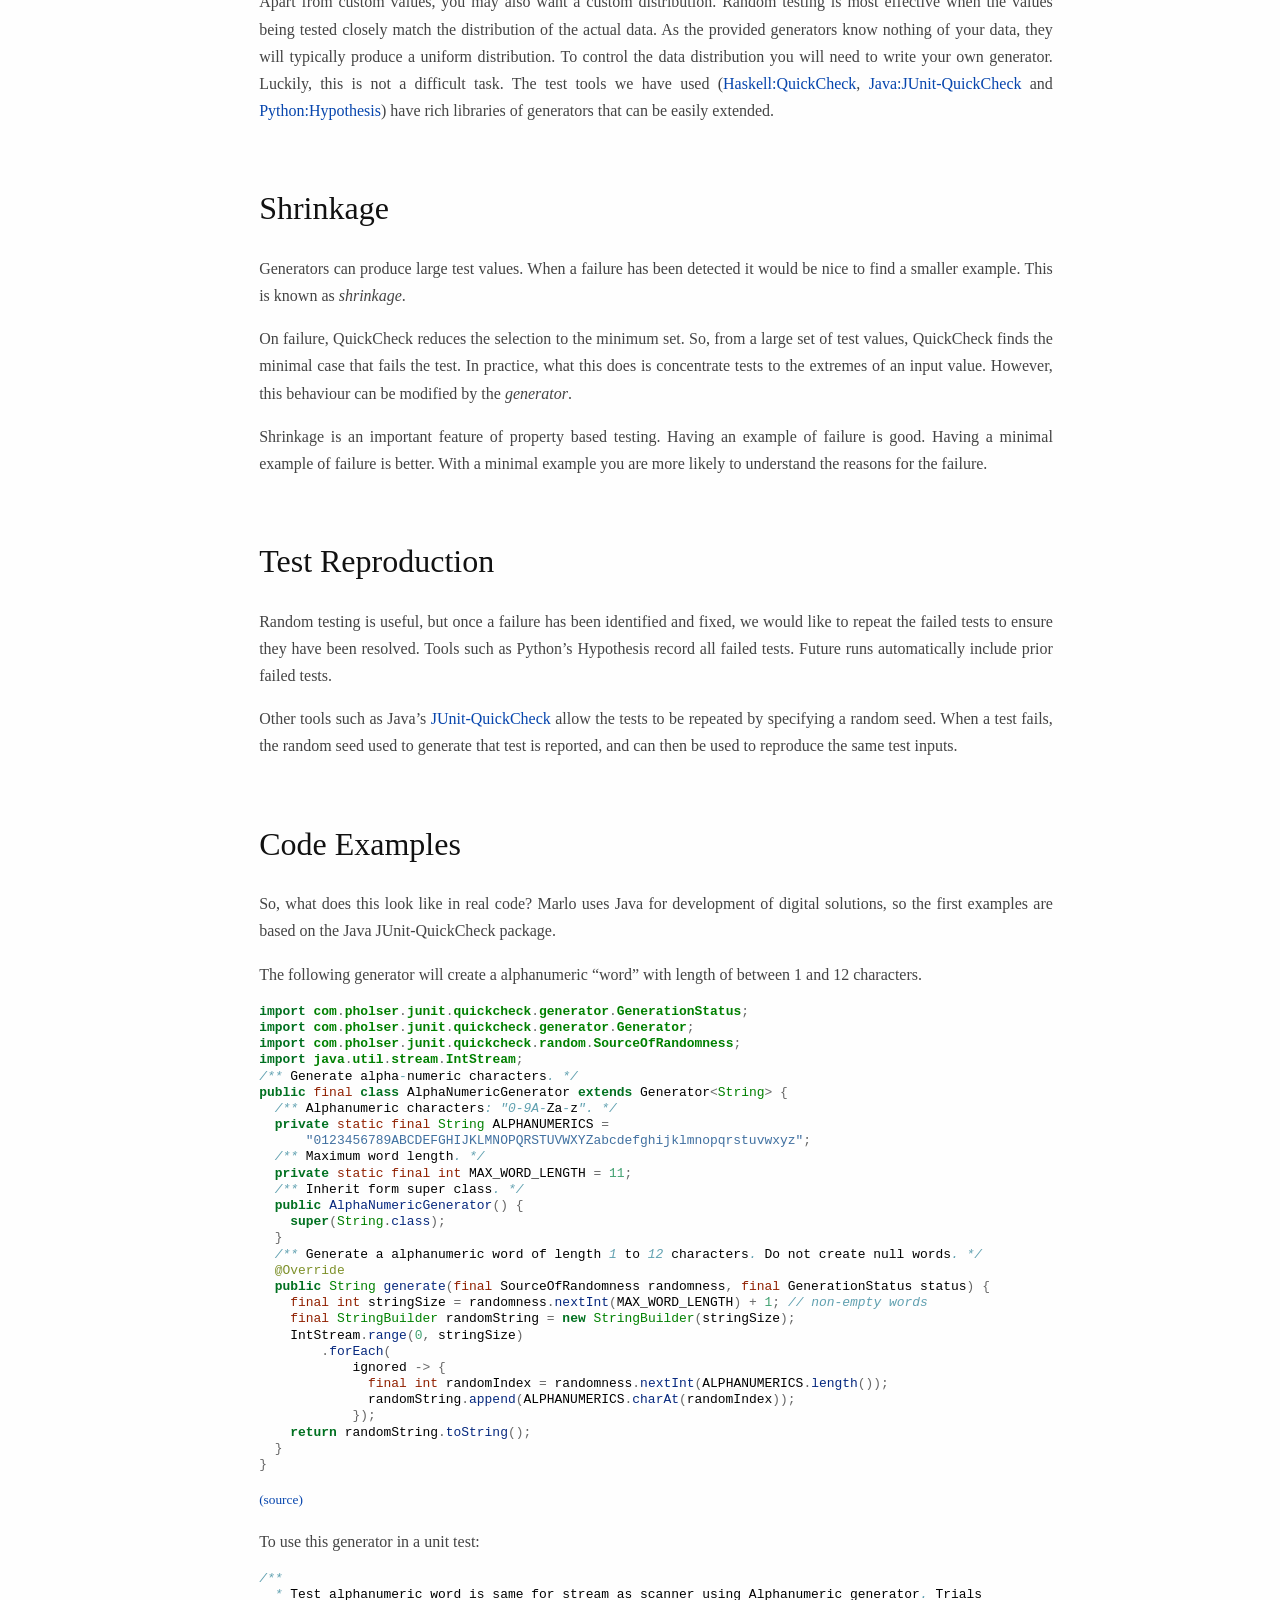
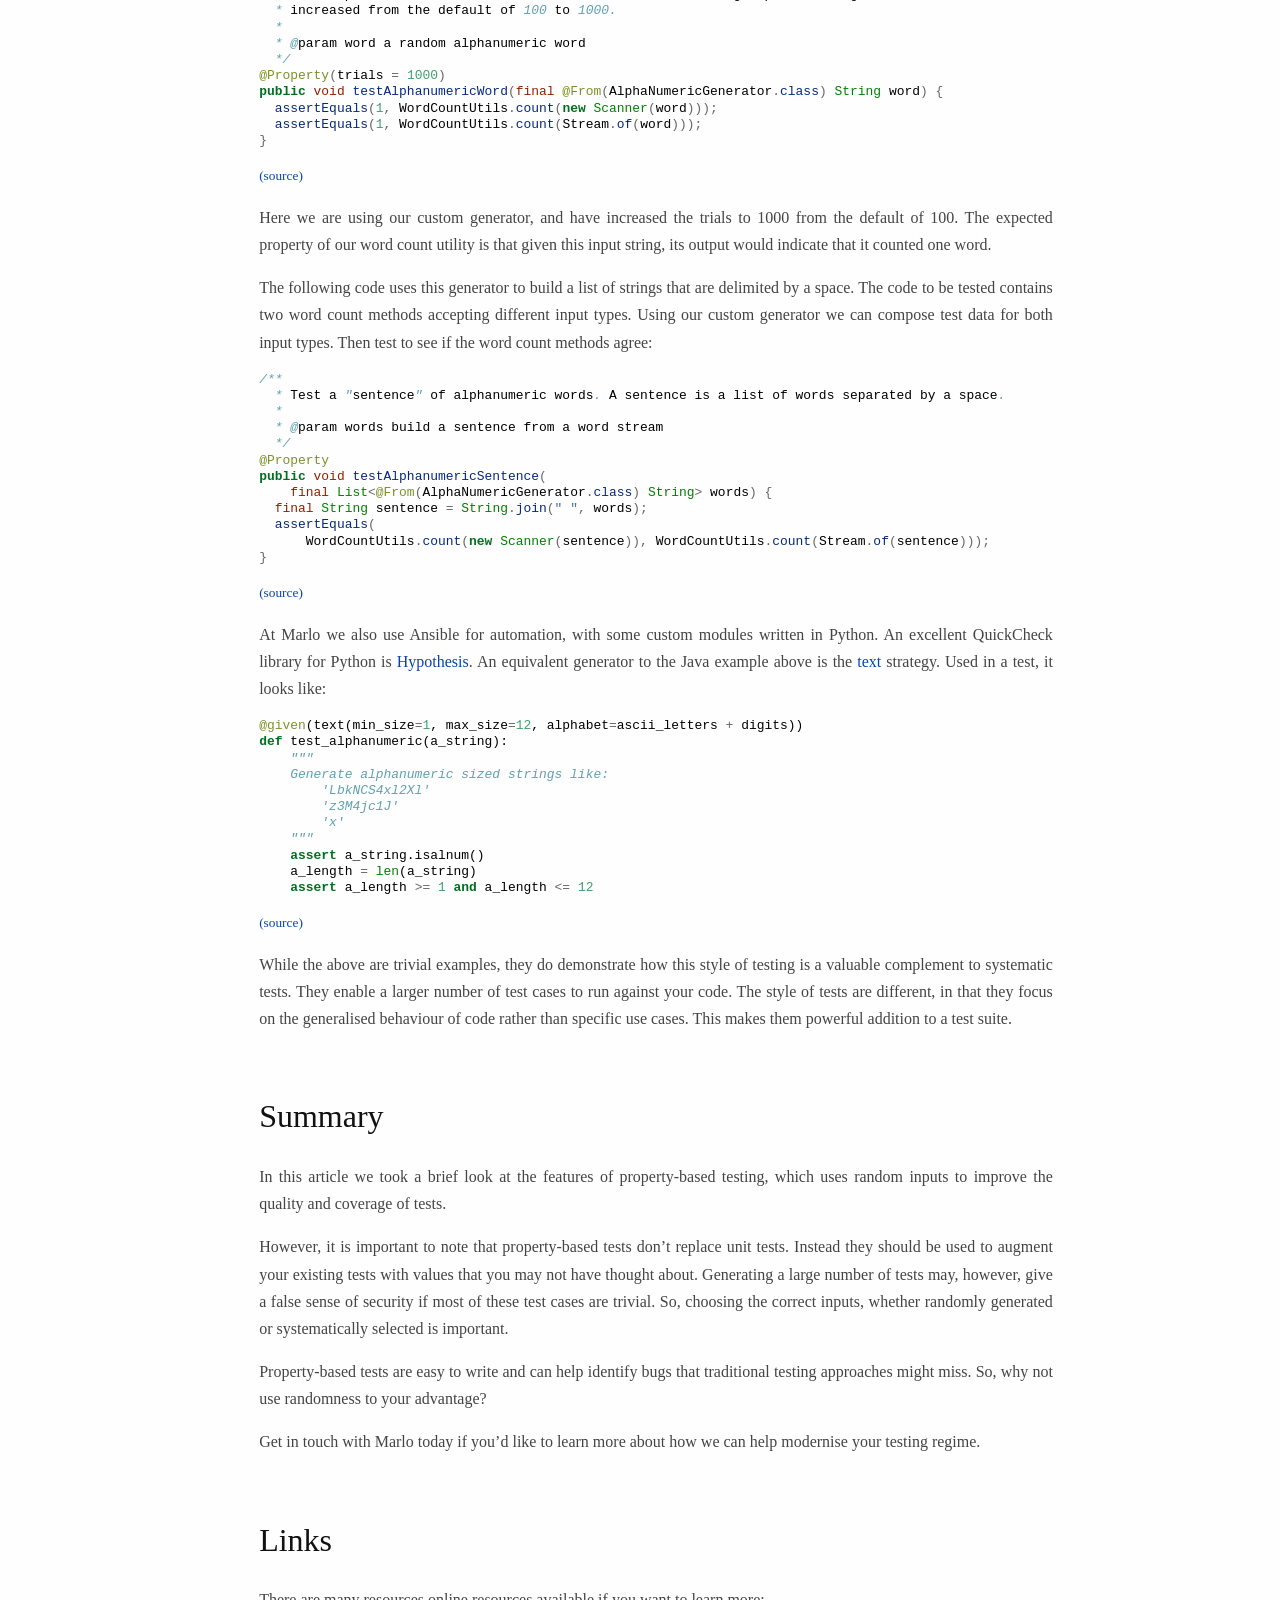
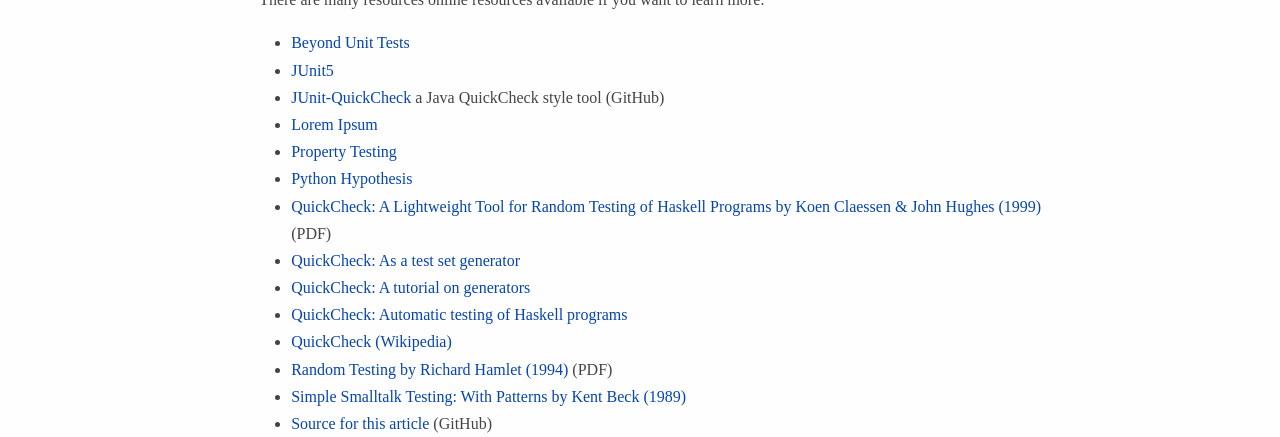
==== commit 88a67b6d: "Deploy to GitHub pages" ====
--- a/index.html
+++ b/index.html
@@ -8,73 +8,76 @@
   <meta name="date" content="2020-10-15" />
   <title>Using Randomness to Test Code</title>
   <style type="text/css">
-      code{white-space: pre-wrap;}
-      span.smallcaps{font-variant: small-caps;}
-      span.underline{text-decoration: underline;}
-      div.column{display: inline-block; vertical-align: top; width: 50%;}
-  </style>
-  <style type="text/css">
-a.sourceLine { display: inline-block; line-height: 1.25; }
-a.sourceLine { pointer-events: none; color: inherit; text-decoration: inherit; }
-a.sourceLine:empty { height: 1.2em; }
-.sourceCode { overflow: visible; }
-code.sourceCode { white-space: pre; position: relative; }
-div.sourceCode { margin: 1em 0; }
-pre.sourceCode { margin: 0; }
-@media screen {
-div.sourceCode { overflow: auto; }
-}
-@media print {
-code.sourceCode { white-space: pre-wrap; }
-a.sourceLine { text-indent: -1em; padding-left: 1em; }
-}
-pre.numberSource a.sourceLine
-  { position: relative; left: -4em; }
-pre.numberSource a.sourceLine::before
-  { content: attr(title);
-    position: relative; left: -1em; text-align: right; vertical-align: baseline;
-    border: none; pointer-events: all; display: inline-block;
-    -webkit-touch-callout: none; -webkit-user-select: none;
-    -khtml-user-select: none; -moz-user-select: none;
-    -ms-user-select: none; user-select: none;
-    padding: 0 4px; width: 4em;
-    color: #aaaaaa;
-  }
-pre.numberSource { margin-left: 3em; border-left: 1px solid #aaaaaa;  padding-left: 4px; }
-div.sourceCode
-  {  }
-@media screen {
-a.sourceLine::before { text-decoration: underline; }
-}
-code span.al { color: #ff0000; font-weight: bold; } /* Alert */
-code span.an { color: #60a0b0; font-weight: bold; font-style: italic; } /* Annotation */
-code span.at { color: #7d9029; } /* Attribute */
-code span.bn { color: #40a070; } /* BaseN */
-code span.bu { } /* BuiltIn */
-code span.cf { color: #007020; font-weight: bold; } /* ControlFlow */
-code span.ch { color: #4070a0; } /* Char */
-code span.cn { color: #880000; } /* Constant */
-code span.co { color: #60a0b0; font-style: italic; } /* Comment */
-code span.cv { color: #60a0b0; font-weight: bold; font-style: italic; } /* CommentVar */
-code span.do { color: #ba2121; font-style: italic; } /* Documentation */
-code span.dt { color: #902000; } /* DataType */
-code span.dv { color: #40a070; } /* DecVal */
-code span.er { color: #ff0000; font-weight: bold; } /* Error */
-code span.ex { } /* Extension */
-code span.fl { color: #40a070; } /* Float */
-code span.fu { color: #06287e; } /* Function */
-code span.im { } /* Import */
-code span.in { color: #60a0b0; font-weight: bold; font-style: italic; } /* Information */
-code span.kw { color: #007020; font-weight: bold; } /* Keyword */
-code span.op { color: #666666; } /* Operator */
-code span.ot { color: #007020; } /* Other */
-code span.pp { color: #bc7a00; } /* Preprocessor */
-code span.sc { color: #4070a0; } /* SpecialChar */
-code span.ss { color: #bb6688; } /* SpecialString */
-code span.st { color: #4070a0; } /* String */
-code span.va { color: #19177c; } /* Variable */
-code span.vs { color: #4070a0; } /* VerbatimString */
-code span.wa { color: #60a0b0; font-weight: bold; font-style: italic; } /* Warning */
+    code{white-space: pre-wrap;}
+    span.smallcaps{font-variant: small-caps;}
+    span.underline{text-decoration: underline;}
+    div.column{display: inline-block; vertical-align: top; width: 50%;}
+    div.hanging-indent{margin-left: 1.5em; text-indent: -1.5em;}
+    ul.task-list{list-style: none;}
+    pre > code.sourceCode { white-space: pre; position: relative; }
+    pre > code.sourceCode > span { display: inline-block; line-height: 1.25; }
+    pre > code.sourceCode > span:empty { height: 1.2em; }
+    .sourceCode { overflow: visible; }
+    code.sourceCode > span { color: inherit; text-decoration: inherit; }
+    div.sourceCode { margin: 1em 0; }
+    pre.sourceCode { margin: 0; }
+    @media screen {
+    div.sourceCode { overflow: auto; }
+    }
+    @media print {
+    pre > code.sourceCode { white-space: pre-wrap; }
+    pre > code.sourceCode > span { text-indent: -5em; padding-left: 5em; }
+    }
+    pre.numberSource code
+      { counter-reset: source-line 0; }
+    pre.numberSource code > span
+      { position: relative; left: -4em; counter-increment: source-line; }
+    pre.numberSource code > span > a:first-child::before
+      { content: counter(source-line);
+        position: relative; left: -1em; text-align: right; vertical-align: baseline;
+        border: none; display: inline-block;
+        -webkit-touch-callout: none; -webkit-user-select: none;
+        -khtml-user-select: none; -moz-user-select: none;
+        -ms-user-select: none; user-select: none;
+        padding: 0 4px; width: 4em;
+        color: #aaaaaa;
+      }
+    pre.numberSource { margin-left: 3em; border-left: 1px solid #aaaaaa;  padding-left: 4px; }
+    div.sourceCode
+      {   }
+    @media screen {
+    pre > code.sourceCode > span > a:first-child::before { text-decoration: underline; }
+    }
+    code span.al { color: #ff0000; font-weight: bold; } /* Alert */
+    code span.an { color: #60a0b0; font-weight: bold; font-style: italic; } /* Annotation */
+    code span.at { color: #7d9029; } /* Attribute */
+    code span.bn { color: #40a070; } /* BaseN */
+    code span.bu { color: #008000; } /* BuiltIn */
+    code span.cf { color: #007020; font-weight: bold; } /* ControlFlow */
+    code span.ch { color: #4070a0; } /* Char */
+    code span.cn { color: #880000; } /* Constant */
+    code span.co { color: #60a0b0; font-style: italic; } /* Comment */
+    code span.cv { color: #60a0b0; font-weight: bold; font-style: italic; } /* CommentVar */
+    code span.do { color: #ba2121; font-style: italic; } /* Documentation */
+    code span.dt { color: #902000; } /* DataType */
+    code span.dv { color: #40a070; } /* DecVal */
+    code span.er { color: #ff0000; font-weight: bold; } /* Error */
+    code span.ex { } /* Extension */
+    code span.fl { color: #40a070; } /* Float */
+    code span.fu { color: #06287e; } /* Function */
+    code span.im { color: #008000; font-weight: bold; } /* Import */
+    code span.in { color: #60a0b0; font-weight: bold; font-style: italic; } /* Information */
+    code span.kw { color: #007020; font-weight: bold; } /* Keyword */
+    code span.op { color: #666666; } /* Operator */
+    code span.ot { color: #007020; } /* Other */
+    code span.pp { color: #bc7a00; } /* Preprocessor */
+    code span.sc { color: #4070a0; } /* SpecialChar */
+    code span.ss { color: #bb6688; } /* SpecialString */
+    code span.st { color: #4070a0; } /* String */
+    code span.va { color: #19177c; } /* Variable */
+    code span.vs { color: #4070a0; } /* VerbatimString */
+    code span.wa { color: #60a0b0; font-weight: bold; font-style: italic; } /* Warning */
+    .display.math{display: block; text-align: center; margin: 0.5rem auto;}
   </style>
   <style type="text/css">
 html {
@@ -371,163 +374,310 @@
 <h3 class="date">15 October 2020</h3>
 </div>
 <div class="figure">
-<img src="[data-uri]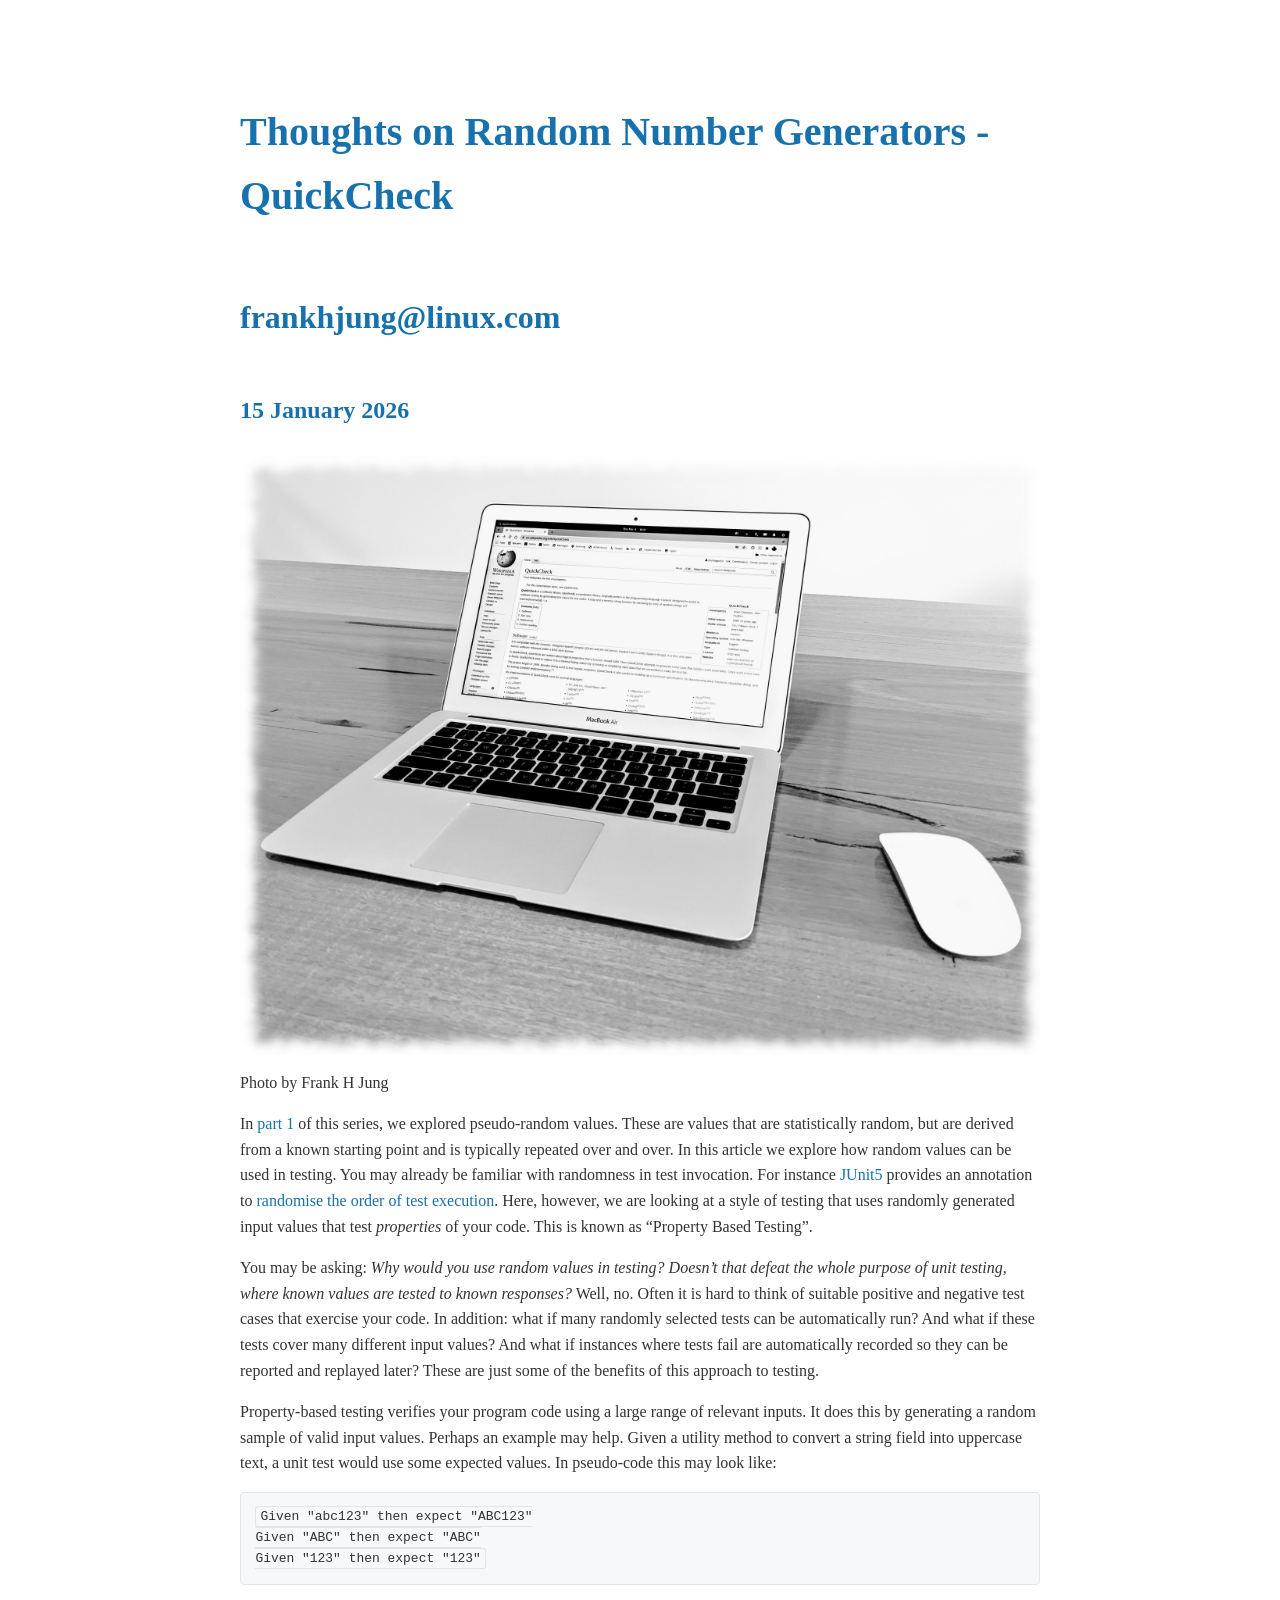
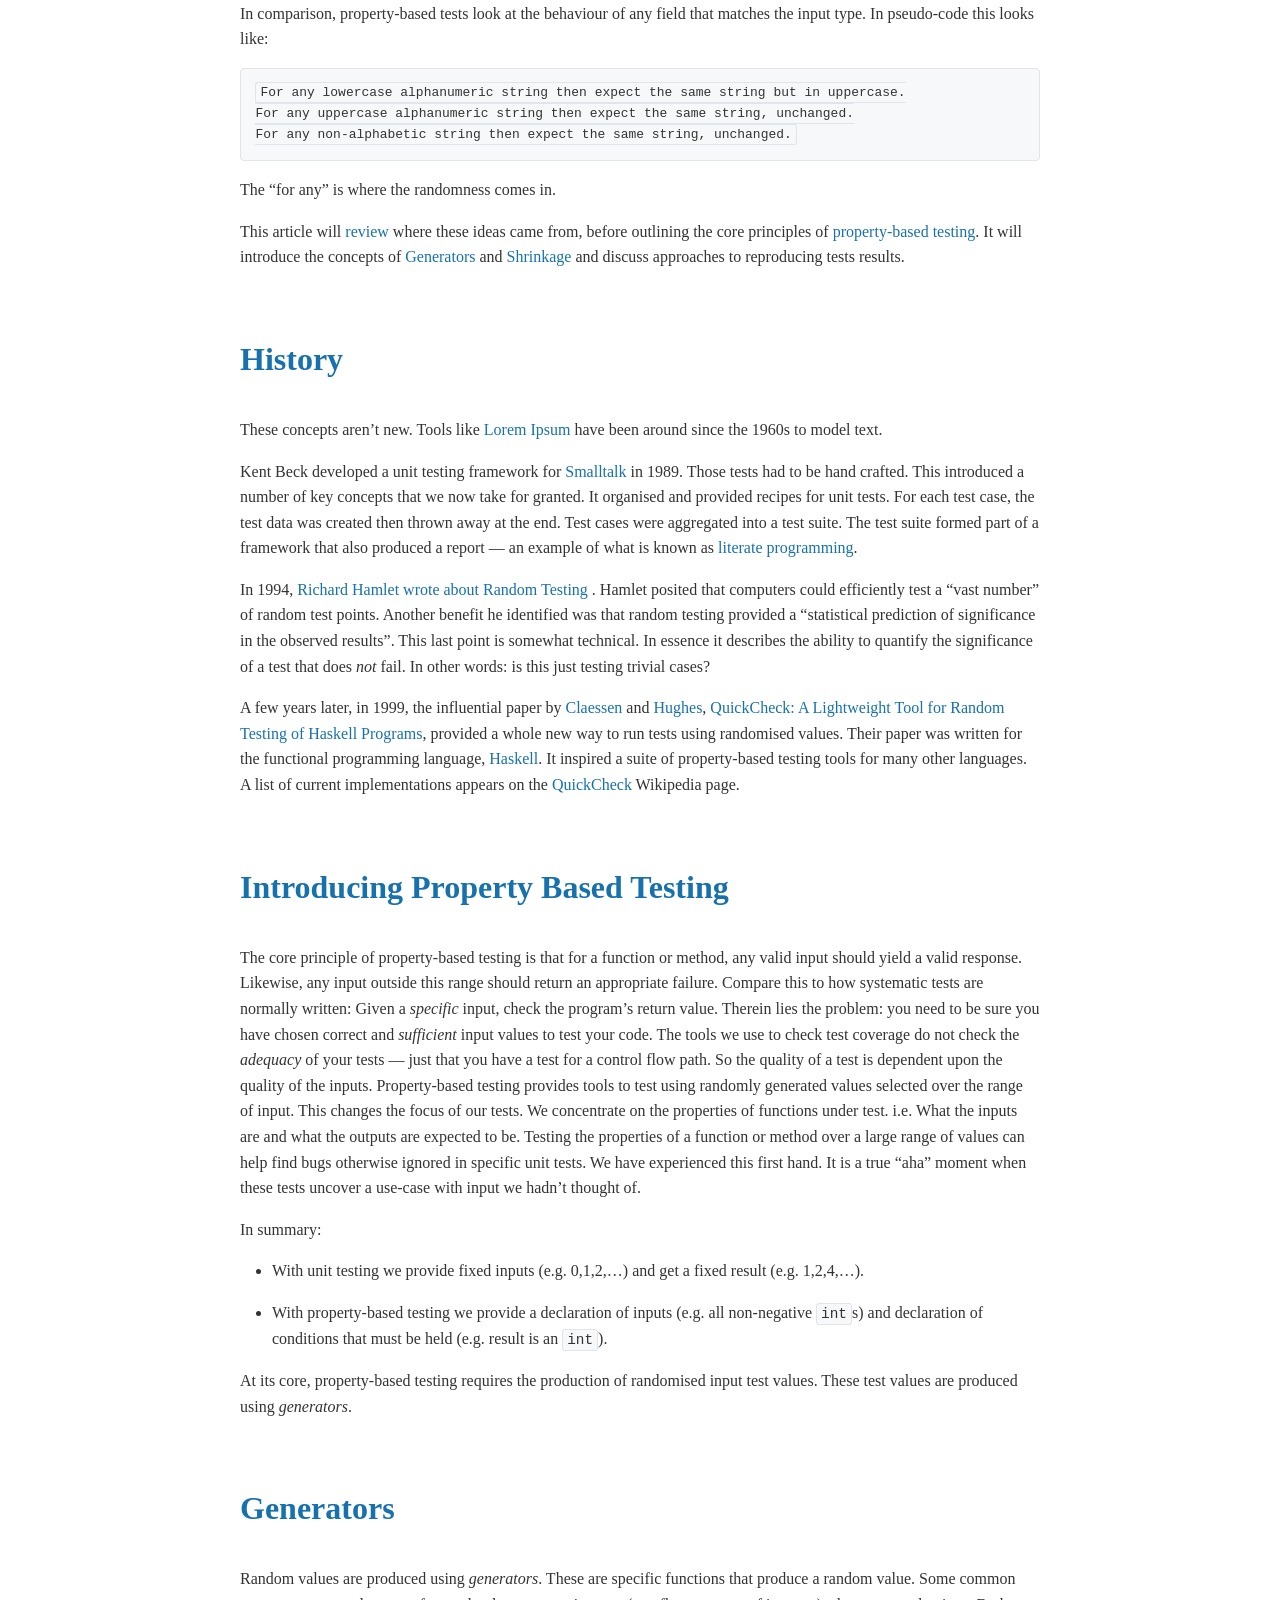
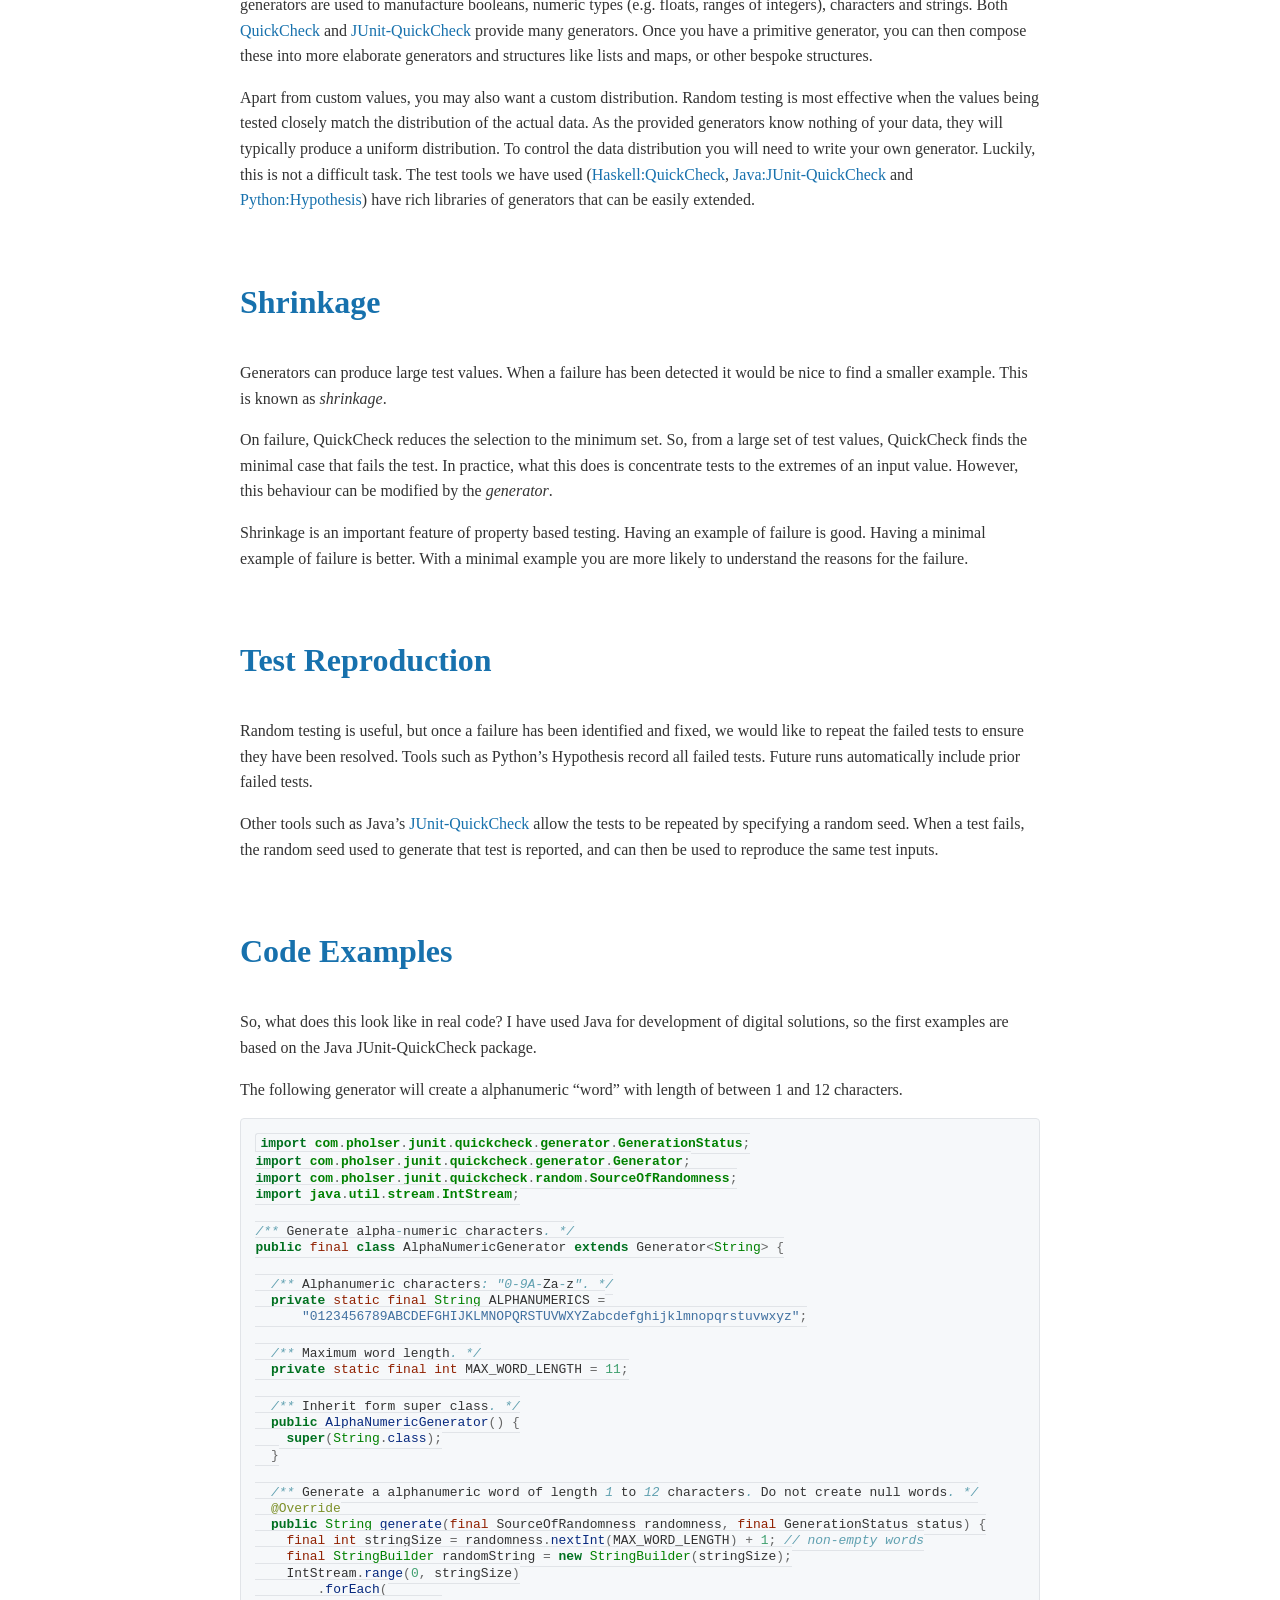
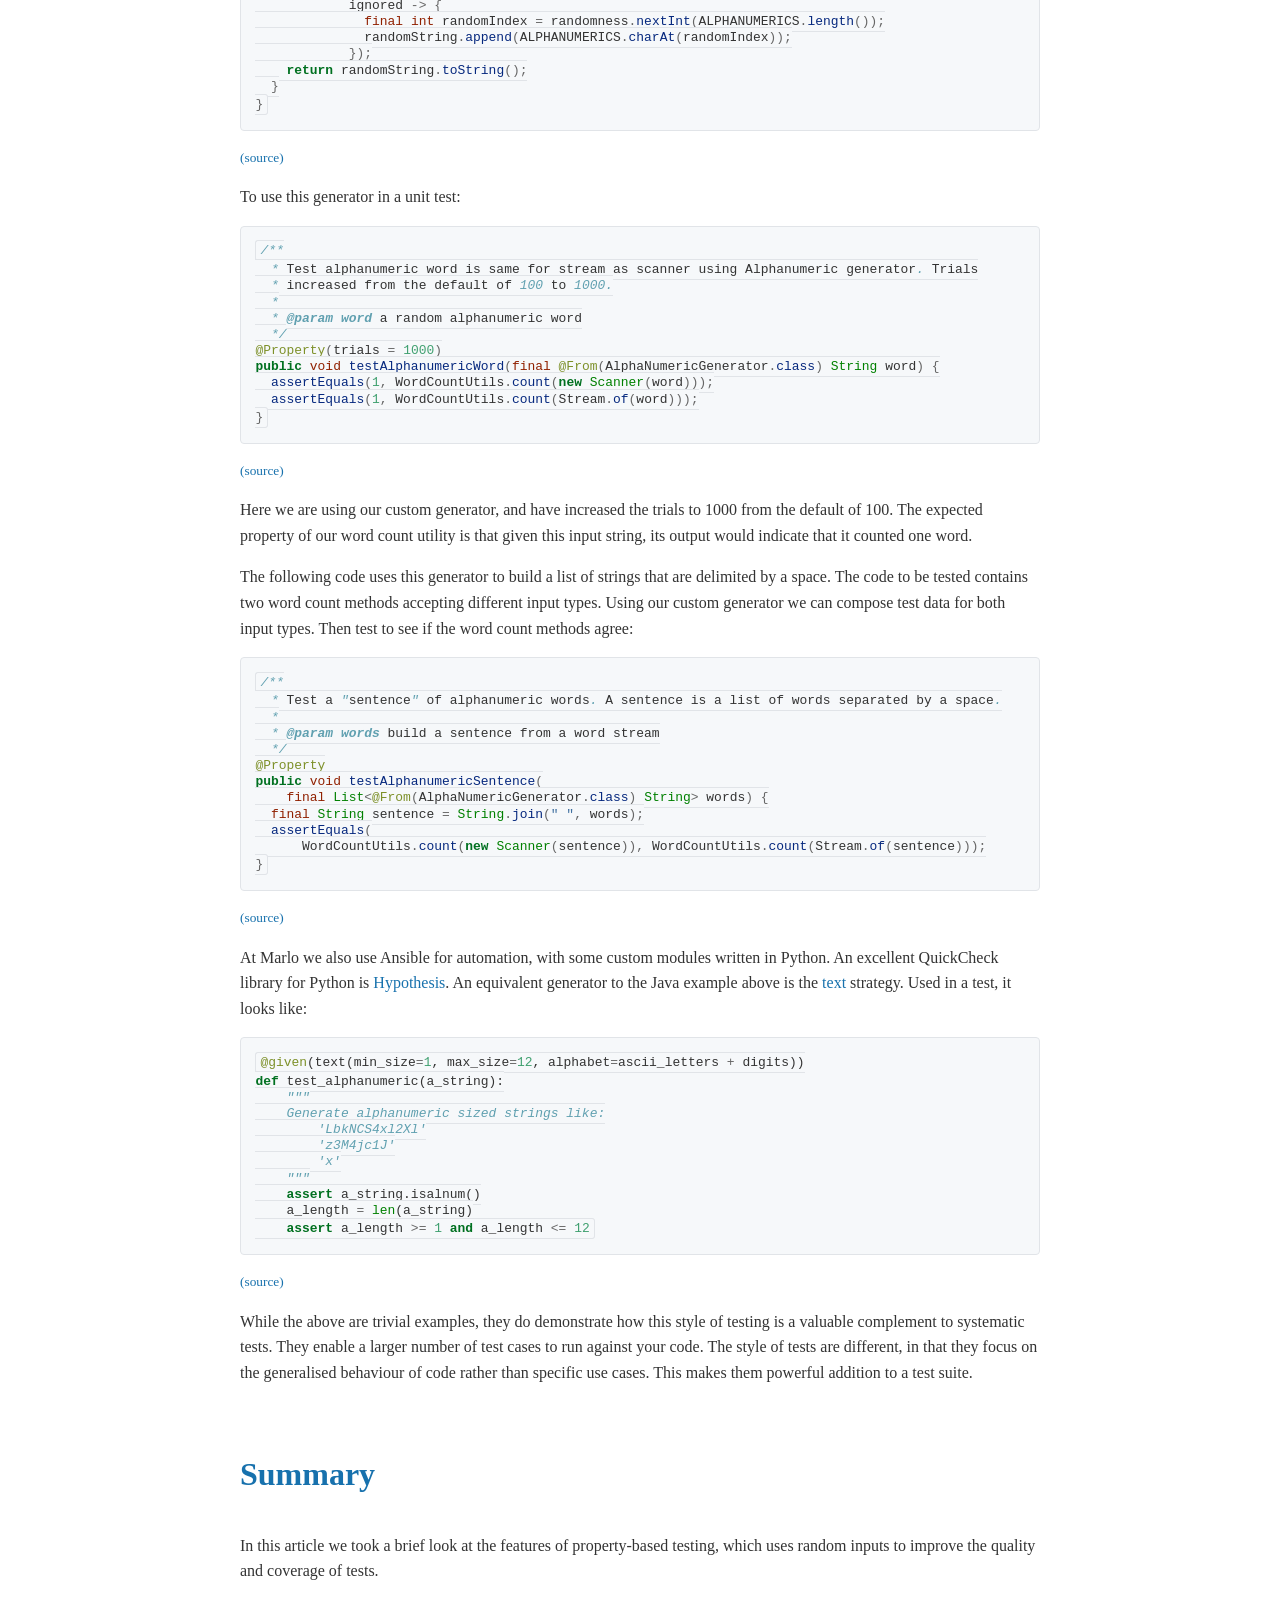
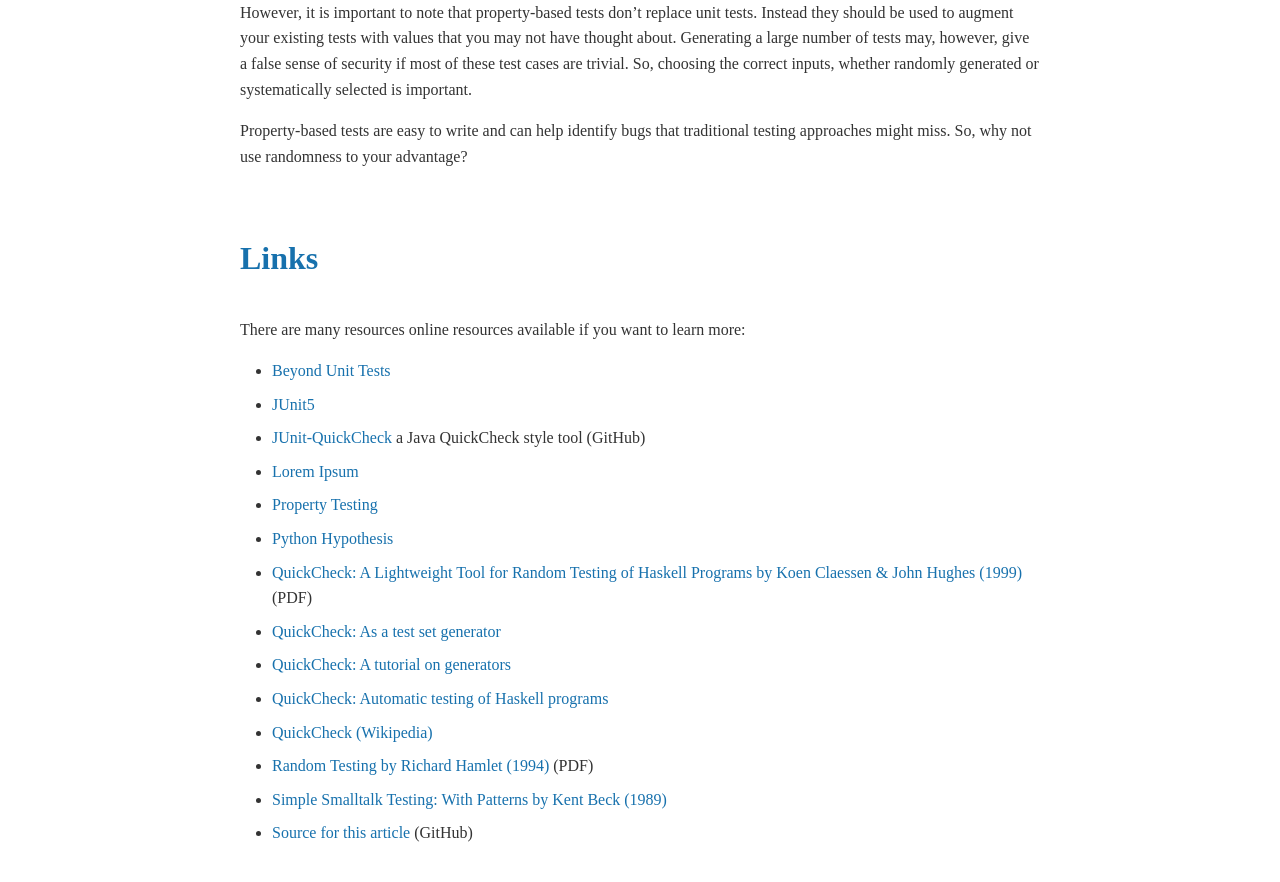
==== commit f04bed25: "Deploy to GitHub pages" ====
--- a/index.html
+++ b/index.html
@@ -4,360 +4,223 @@
   <meta http-equiv="Content-Type" content="text/html; charset=utf-8" />
   <meta http-equiv="Content-Style-Type" content="text/css" />
   <meta name="generator" content="pandoc" />
-  <meta name="author" content="frank.jung@marlo.com.au" />
-  <meta name="date" content="2020-10-15" />
-  <title>Using Randomness to Test Code</title>
+  <meta name="author" content="frankhjung@linux.com" />
+  <meta name="date" content="2026-01-15" />
+  <title>Thoughts on Random Number Generators - QuickCheck</title>
   <style type="text/css">
-    code{white-space: pre-wrap;}
-    span.smallcaps{font-variant: small-caps;}
-    span.underline{text-decoration: underline;}
-    div.column{display: inline-block; vertical-align: top; width: 50%;}
-    div.hanging-indent{margin-left: 1.5em; text-indent: -1.5em;}
-    ul.task-list{list-style: none;}
-    pre > code.sourceCode { white-space: pre; position: relative; }
-    pre > code.sourceCode > span { display: inline-block; line-height: 1.25; }
-    pre > code.sourceCode > span:empty { height: 1.2em; }
-    .sourceCode { overflow: visible; }
-    code.sourceCode > span { color: inherit; text-decoration: inherit; }
-    div.sourceCode { margin: 1em 0; }
-    pre.sourceCode { margin: 0; }
-    @media screen {
-    div.sourceCode { overflow: auto; }
-    }
-    @media print {
-    pre > code.sourceCode { white-space: pre-wrap; }
-    pre > code.sourceCode > span { text-indent: -5em; padding-left: 5em; }
-    }
-    pre.numberSource code
-      { counter-reset: source-line 0; }
-    pre.numberSource code > span
-      { position: relative; left: -4em; counter-increment: source-line; }
-    pre.numberSource code > span > a:first-child::before
-      { content: counter(source-line);
-        position: relative; left: -1em; text-align: right; vertical-align: baseline;
-        border: none; display: inline-block;
-        -webkit-touch-callout: none; -webkit-user-select: none;
-        -khtml-user-select: none; -moz-user-select: none;
-        -ms-user-select: none; user-select: none;
-        padding: 0 4px; width: 4em;
-        color: #aaaaaa;
-      }
-    pre.numberSource { margin-left: 3em; border-left: 1px solid #aaaaaa;  padding-left: 4px; }
-    div.sourceCode
-      {   }
-    @media screen {
-    pre > code.sourceCode > span > a:first-child::before { text-decoration: underline; }
-    }
-    code span.al { color: #ff0000; font-weight: bold; } /* Alert */
-    code span.an { color: #60a0b0; font-weight: bold; font-style: italic; } /* Annotation */
-    code span.at { color: #7d9029; } /* Attribute */
-    code span.bn { color: #40a070; } /* BaseN */
-    code span.bu { color: #008000; } /* BuiltIn */
-    code span.cf { color: #007020; font-weight: bold; } /* ControlFlow */
-    code span.ch { color: #4070a0; } /* Char */
-    code span.cn { color: #880000; } /* Constant */
-    code span.co { color: #60a0b0; font-style: italic; } /* Comment */
-    code span.cv { color: #60a0b0; font-weight: bold; font-style: italic; } /* CommentVar */
-    code span.do { color: #ba2121; font-style: italic; } /* Documentation */
-    code span.dt { color: #902000; } /* DataType */
-    code span.dv { color: #40a070; } /* DecVal */
-    code span.er { color: #ff0000; font-weight: bold; } /* Error */
-    code span.ex { } /* Extension */
-    code span.fl { color: #40a070; } /* Float */
-    code span.fu { color: #06287e; } /* Function */
-    code span.im { color: #008000; font-weight: bold; } /* Import */
-    code span.in { color: #60a0b0; font-weight: bold; font-style: italic; } /* Information */
-    code span.kw { color: #007020; font-weight: bold; } /* Keyword */
-    code span.op { color: #666666; } /* Operator */
-    code span.ot { color: #007020; } /* Other */
-    code span.pp { color: #bc7a00; } /* Preprocessor */
-    code span.sc { color: #4070a0; } /* SpecialChar */
-    code span.ss { color: #bb6688; } /* SpecialString */
-    code span.st { color: #4070a0; } /* String */
-    code span.va { color: #19177c; } /* Variable */
-    code span.vs { color: #4070a0; } /* VerbatimString */
-    code span.wa { color: #60a0b0; font-weight: bold; font-style: italic; } /* Warning */
-    .display.math{display: block; text-align: center; margin: 0.5rem auto;}
-  </style>
+code{white-space: pre-wrap;}
+span.smallcaps{font-variant: small-caps;}
+div.columns{display: flex; gap: min(4vw, 1.5em);}
+div.column{flex: auto; overflow-x: auto;}
+div.hanging-indent{margin-left: 1.5em; text-indent: -1.5em;}
+
+ul.task-list[class]{list-style: none;}
+ul.task-list li input[type="checkbox"] {
+font-size: inherit;
+width: 0.8em;
+margin: 0 0.8em 0.2em -1.6em;
+vertical-align: middle;
+}
+.display.math{display: block; text-align: center; margin: 0.5rem auto;}
+
+pre > code.sourceCode { white-space: pre; position: relative; }
+pre > code.sourceCode > span { line-height: 1.25; }
+pre > code.sourceCode > span:empty { height: 1.2em; }
+.sourceCode { overflow: visible; }
+code.sourceCode > span { color: inherit; text-decoration: inherit; }
+div.sourceCode { margin: 1em 0; }
+pre.sourceCode { margin: 0; }
+@media screen {
+div.sourceCode { overflow: auto; }
+}
+@media print {
+pre > code.sourceCode { white-space: pre-wrap; }
+pre > code.sourceCode > span { display: inline-block; text-indent: -5em; padding-left: 5em; }
+}
+pre.numberSource code
+{ counter-reset: source-line 0; }
+pre.numberSource code > span
+{ position: relative; left: -4em; counter-increment: source-line; }
+pre.numberSource code > span > a:first-child::before
+{ content: counter(source-line);
+position: relative; left: -1em; text-align: right; vertical-align: baseline;
+border: none; display: inline-block;
+-webkit-touch-callout: none; -webkit-user-select: none;
+-khtml-user-select: none; -moz-user-select: none;
+-ms-user-select: none; user-select: none;
+padding: 0 4px; width: 4em;
+color: #aaaaaa;
+}
+pre.numberSource { margin-left: 3em; border-left: 1px solid #aaaaaa; padding-left: 4px; }
+div.sourceCode
+{ }
+@media screen {
+pre > code.sourceCode > span > a:first-child::before { text-decoration: underline; }
+}
+code span.al { color: #ff0000; font-weight: bold; } 
+code span.an { color: #60a0b0; font-weight: bold; font-style: italic; } 
+code span.at { color: #7d9029; } 
+code span.bn { color: #40a070; } 
+code span.bu { color: #008000; } 
+code span.cf { color: #007020; font-weight: bold; } 
+code span.ch { color: #4070a0; } 
+code span.cn { color: #880000; } 
+code span.co { color: #60a0b0; font-style: italic; } 
+code span.cv { color: #60a0b0; font-weight: bold; font-style: italic; } 
+code span.do { color: #ba2121; font-style: italic; } 
+code span.dt { color: #902000; } 
+code span.dv { color: #40a070; } 
+code span.er { color: #ff0000; font-weight: bold; } 
+code span.ex { } 
+code span.fl { color: #40a070; } 
+code span.fu { color: #06287e; } 
+code span.im { color: #008000; font-weight: bold; } 
+code span.in { color: #60a0b0; font-weight: bold; font-style: italic; } 
+code span.kw { color: #007020; font-weight: bold; } 
+code span.op { color: #666666; } 
+code span.ot { color: #007020; } 
+code span.pp { color: #bc7a00; } 
+code span.sc { color: #4070a0; } 
+code span.ss { color: #bb6688; } 
+code span.st { color: #4070a0; } 
+code span.va { color: #19177c; } 
+code span.vs { color: #4070a0; } 
+code span.wa { color: #60a0b0; font-weight: bold; font-style: italic; } 
+</style>
   <style type="text/css">
-html {
-width: 21cm;
-height: 29.7cm;
-margin: auto;
-font-size: 100%;
-overflow-y: scroll;
--webkit-text-size-adjust: 100%;
--ms-text-size-adjust: 100%;
+:root {
+--accent: #1771ad;
+--text: #333;
+--background: #ffffff;
 }
 body {
-width: 21cm;
-height: 29.7cm;
-margin: auto;
-color: #444;
-font-family: Georgia, Palatino, 'Palatino Linotype', Times, 'Times New Roman', serif;
-font-size: 12px;
-line-height: 1.7;
-padding: 1em;
-max-width: 65em;
-background: #fefefe;
-}
-a {
-color: #0645ad;
-text-decoration: none;
-}
-a:visited {
-color: #0b0080;
-}
-a:hover {
-color: #06e;
-}
-a:active {
-color: #faa700;
-}
-a:focus {
-outline: thin dotted;
-}
-*::-moz-selection {
-background: rgba(255, 255, 0, 0.3);
-color: #000;
-}
-*::selection {
-background: rgba(255, 255, 0, 0.3);
-color: #000;
-}
-a::-moz-selection {
-background: rgba(255, 255, 0, 0.3);
-color: #0645ad;
-}
-a::selection {
-background: rgba(255, 255, 0, 0.3);
-color: #0645ad;
-}
+font-family: Georgia, "Times New Roman", serif;
+line-height: 1.6;
+color: var(--text);
+background-color: var(--background);
+max-width: 800px;
+margin: 0 auto;
+padding: 20px;
+}
+h1, h2, h3, h4, h5, h6, b, strong, i {
+color: var(--accent);
+font-weight: bold;
+margin-top: 2em;
+margin-bottom: 1em;
+}
+h1 { font-size: 2.5em; }
+h2 { font-size: 2em; }
+h3 { font-size: 1.5em; }
+h4 { font-size: 1.2em; }
+h5 { font-size: 1em; }
+h6 { font-size: 0.9em; }
 p {
 margin: 1em 0;
-text-align: justify;
-}
-img {
-max-width: 90%;
-}
-h1, h2, h3, h4, h5, h6 {
-color: #111;
-line-height: 125%;
-margin-top: 2em;
-font-weight: normal;
-}
-h4, h5, h6 {
+}
+a {
+color: var(--accent);
+text-decoration: none;
+}
+a:hover {
+text-decoration: underline;
+}
+blockquote {
+border-left: 4px solid var(--accent);
+margin: 1em 0;
+padding: 1em;
+padding-left: 1.2em;
+color: #555;
+font-style: italic;
+background-color: var(--background);
+border-radius: 0 4px 4px 0;
+}
+pre {
+border-radius: 4px;
+padding: 1em;
+overflow-x: auto;
+font-family: "Monaco", "Consolas", "Courier New", monospace;
+font-size: 0.9em;
+background: #f6f8fa;
+border: 1px solid #e1e4e8;
+}
+code {
+padding: 2px 4px;
+border-radius: 3px;
+font-family: "Monaco", "Consolas", "Courier New", monospace;
+font-size: 0.9em;
+background: #f6f8fa;
+border: 1px solid #e1e4e8;
+}
+table {
+border-collapse: collapse;
+width: 100%;
+margin: 1em 0;
+}
+th, td {
+border: 1px solid #dcdcdc;
+padding: 8px 12px;
+text-align: left;
+}
+th {
+background-color: var(--accent);
+color: #fff;
 font-weight: bold;
-}
-h1 {
-font-size: 2.5em;
-}
-h2 {
-font-size: 2em;
-}
-h3 {
-font-size: 1.5em;
-}
-h4 {
-font-size: 1.2em;
-}
-h5 {
-font-size: 1em;
-}
-h6 {
-font-size: 0.9em;
-}
-blockquote {
-color: #666666;
-margin: 0;
-padding-left: 3em;
-border-left: 0.5em #EEE solid;
-}
-hr {
-display: block;
-height: 2px;
-border: 0;
-border-top: 1px solid #aaa;
-border-bottom: 1px solid #eee;
-margin: 1em 0;
-padding: 0;
-}
-pre, code, kbd, samp {
-color: #000;
-font-family: monospace, monospace;
-font-size: 0.90em;
-}
-pre {
-white-space: pre;
-white-space: pre-wrap;
-word-wrap: break-word;
-}
-b, strong {
-font-weight: bold;
-}
-dfn {
-font-style: italic;
-}
-ins {
-background: #ff9;
-color: #000;
-text-decoration: none;
-}
-mark {
-background: #ff0;
-color: #000;
-font-style: italic;
-font-weight: bold;
-}
-sub, sup {
-font-size: 75%;
-line-height: 0;
-position: relative;
-vertical-align: baseline;
-}
-sup {
-top: -0.5em;
-}
-sub {
-bottom: -0.25em;
 }
 ul, ol {
 margin: 1em 0;
-padding: 0 0 0 2em;
-}
-li p:last-child {
-margin-bottom: 0;
-}
-ul ul, ol ol {
-margin: .3em 0;
-}
-dl {
-margin-bottom: 1em;
-}
-dt {
-font-weight: bold;
-margin-bottom: .8em;
-}
-dd {
-margin: 0 0 .8em 2em;
-}
-dd:last-child {
-margin-bottom: 0;
+padding-left: 2em;
+}
+li {
+margin: 0.5em 0;
 }
 img {
-border: 0;
--ms-interpolation-mode: bicubic;
-vertical-align: middle;
--moz-box-shadow: 3px 3px 5px #ccc;
--webkit-box-shadow: 3px 3px 5px #ccc;
-box-shadow: 3px 3px 5px #ccc;
+max-width: 100%;
+height: auto;
+display: block;
+margin: 1em auto;
 }
 figure {
-display: block;
 text-align: center;
 margin: 1em 0;
 }
-figure img {
+figcaption {
+font-size: 0.9em;
+font-style: italic;
+color: #555;
+}
+
+@media print {
+* {
+color: #000 !important;
+background: transparent !important;
+box-shadow: none !important;
+}
+body {
+max-width: 100%;
+margin: 0;
+padding: 0.5in;
+line-height: 1.5;
+font-size: 11pt;
+}
+a::after {
+content: " (" attr(href) ")";
+font-size: 0.9em;
+}
+pre, code {
 border: none;
-margin: 0 auto;
-}
-.caption {
-font-size: 0.8em;
-font-style: italic;
-margin: 2 2 0.8em;
-}
-figcaption {
-font-size: 0.8em;
-font-style: italic;
-margin: 0 0 0.8em;
+background: transparent;
+}
+img {
+max-width: 100%;
+height: auto;
 }
 table {
-margin-bottom: 2em;
-border-bottom: 1px solid #ddd;
-border-right: 1px solid #ddd;
-border-spacing: 0;
+width: 100%;
 border-collapse: collapse;
 }
-table th {
-padding: .2em 1em;
-background-color: #eee;
-border-top: 1px solid #ddd;
-border-left: 1px solid #ddd;
-}
-table td {
-padding: .2em 1em;
-border-top: 1px solid #ddd;
-border-left: 1px solid #ddd;
-vertical-align: top;
-}
-.author {
-font-size: 1.2em;
-text-align: left;
-}
-@media print {
-@page {
-size: 21cm 29.7cm;
-}
-* {
-background: transparent !important;
-color: black !important;
-filter: none !important;
--ms-filter: none !important;
-}
-body {
-font-size: 12pt;
-max-width: 100%;
-}
-a, a:visited {
-text-decoration: underline;
-}
-a[href]:after {
-content: " (" attr(href) ")";
-}
-.ir a:after, a[href^="javascript:"]:after, a[href^="#"]:after {
-content: "";
-}
-abbr[title]:after {
-content: " (" attr(title) ")";
-}
-code, pre {
-font-family: monospace, monospace;
-font-size: 0.90em;
-page-break-inside: avoid;
-}
-.sourceLine {
-font-family: monospace, monospace;
-font-size: 0.60em;
-page-break-inside: avoid;
-}
-hr {
-height: 1px;
-border: 0;
-border-bottom: 1px solid black;
-}
-tr, img {
-page-break-inside: avoid;
-}
-img {
-max-width: 100% !important;
-}
-p, h2, h3 {
-orphans: 3;
-widows: 3;
-}
-h2, h3 {
-page-break-inside: avoid;
-page-break-after: avoid;
-}
-}
-@media only screen and (min-width: 480px) {
-body {
-font-size: 14px;
-}
-}
-@media only screen and (min-width: 768px) {
-body {
-font-size: 16px;
+th, td {
+border: 1px solid #000;
+padding: 4px 6px;
 }
 }
 </style>
@@ -369,17 +232,15 @@
 </head>
 <body>
 <div id="header">
-<h1 class="title">Using Randomness to Test Code</h1>
-<h2 class="author"><a href="mailto:frank.jung@marlo.com.au">frank.jung@marlo.com.au</a></h2>
-<h3 class="date">15 October 2020</h3>
-</div>
-<div class="figure">
-<img src="[data-uri]